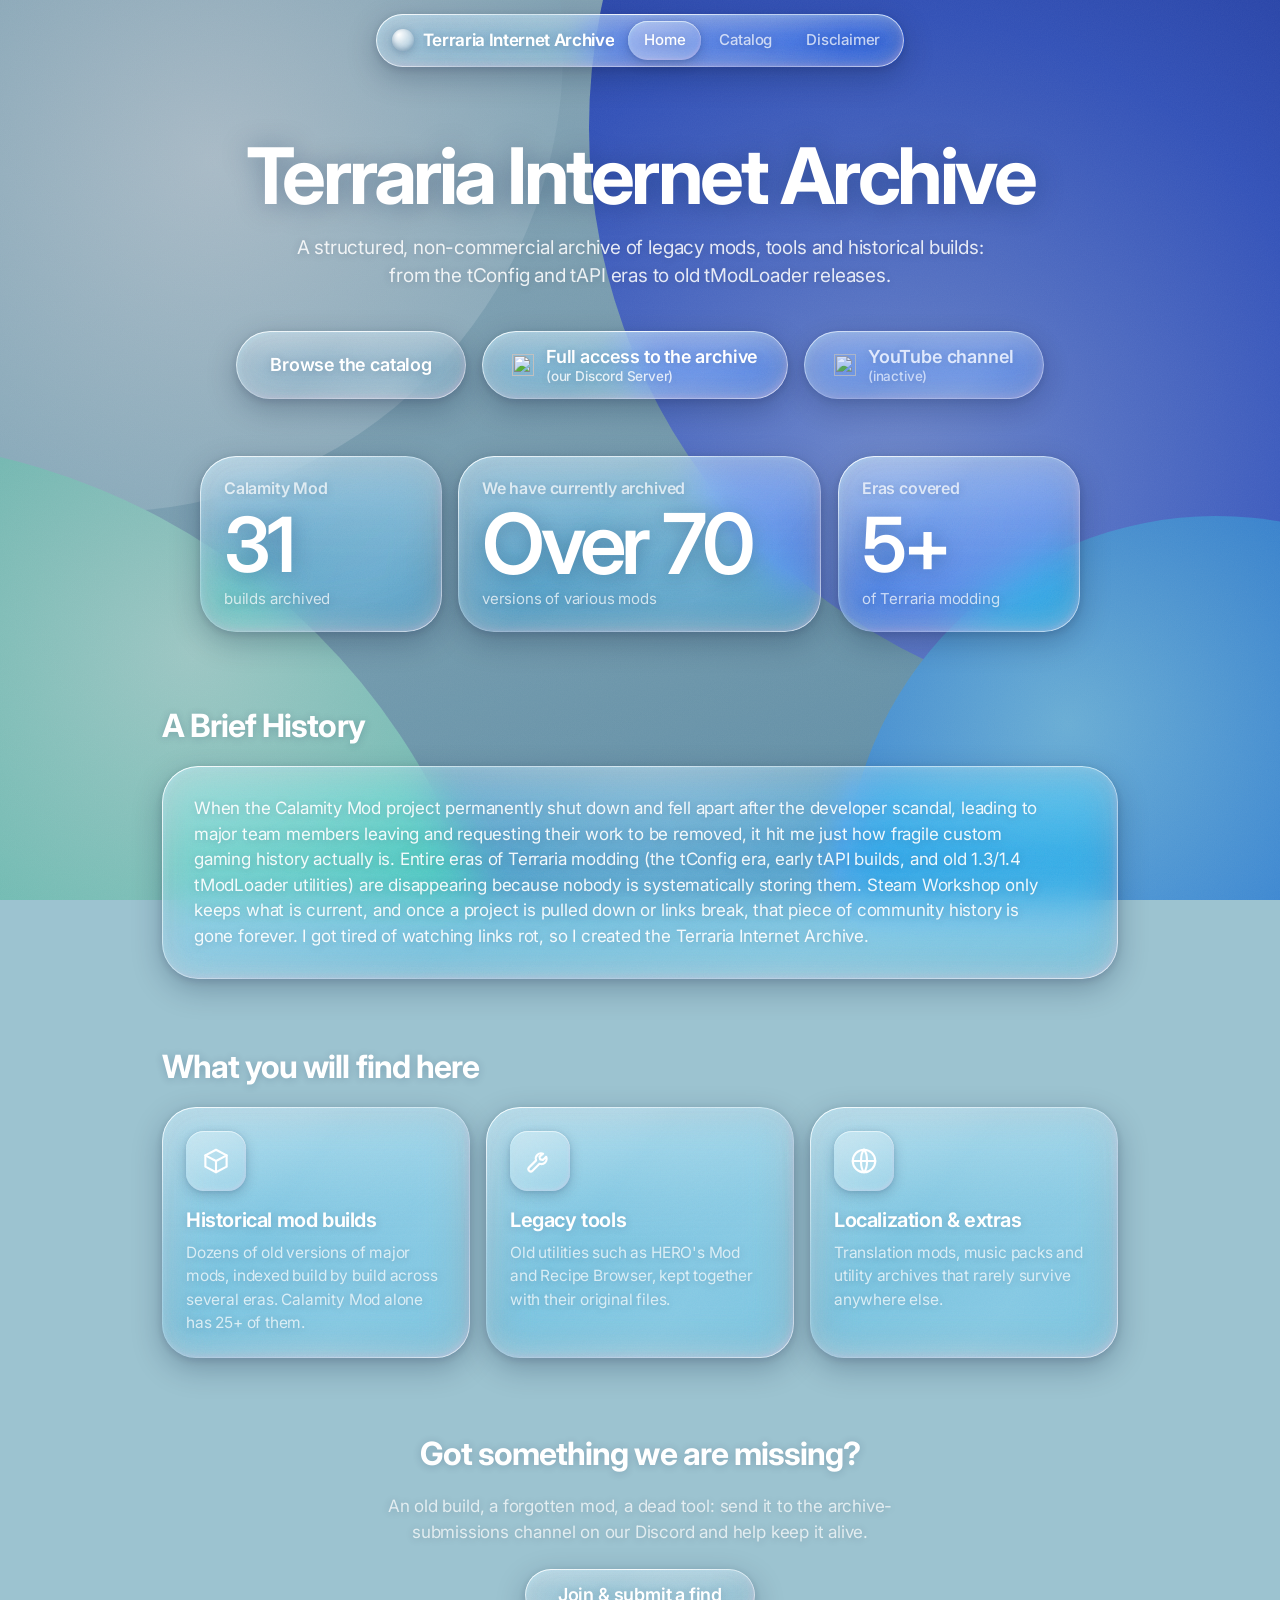
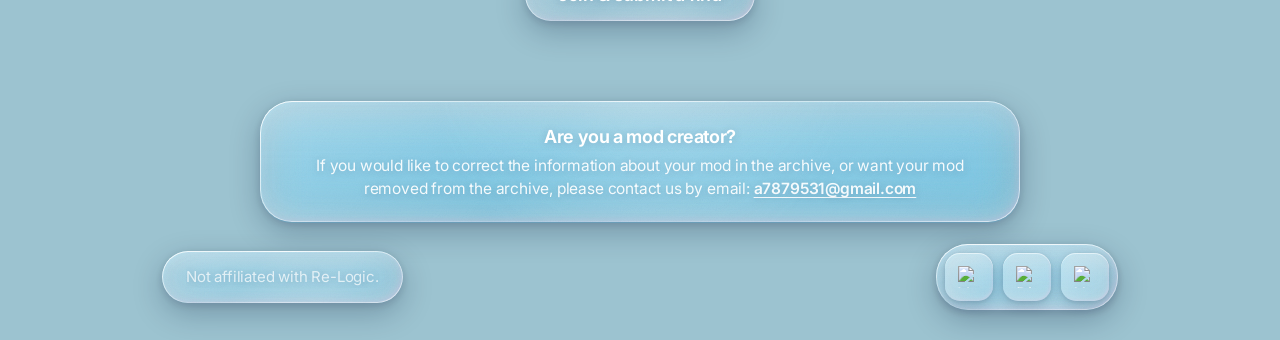
==== index.html @ d2bf5b0f "Initial Website Launch" ====
<!doctype html>
<html lang="en">
<head>
  <meta charset="utf-8">
  <meta name="viewport" content="width=device-width, initial-scale=1">
  <meta name="theme-color" content="#8fbccb">
  <title>Terraria Internet Archive</title>
  <meta name="description" content="A structured, non-commercial archive of legacy Terraria mods, tools and historical builds: Calamity Mod, tConfig, tAPI, tModLoader utilities and more.">
  <script>document.documentElement.classList.add('js');</script>
  <link rel="preconnect" href="https://fonts.googleapis.com">
  <link rel="preconnect" href="https://fonts.gstatic.com" crossorigin>
  <link rel="stylesheet" href="https://fonts.googleapis.com/css2?family=Inter:wght@400;500;600;700&display=swap">
  <link rel="stylesheet" href="style.css">
</head>
<body>
<div class="wall" aria-hidden="true">
  <i class="blob b3"></i><i class="blob b2"></i><i class="blob b1"></i><i class="blob b4"></i>
  <div class="scrim"></div>
</div>

<header class="topnav">
  <div class="nav-pill glass">
    <a class="logo" href="index.html"><span class="mark"></span><span class="text">Terraria Internet Archive</span></a>
    <nav>
      <a class="active" href="index.html">Home</a>
      <a href="catalog.html">Catalog</a>
      <a href="disclaimer.html">Disclaimer</a>
    </nav>
  </div>
</header>

<div class="page">
  <main>
    <div class="wrap hero">
      <h1>Terraria Internet Archive</h1>
      <p class="sub">A structured, non-commercial archive of legacy mods, tools and historical builds: from the tConfig and tAPI eras to old tModLoader releases.</p>

      <div class="buttons">
        <a class="btn glass prime" href="catalog.html">Browse the catalog</a>
        <a class="btn glass" href="https://discord.gg/8PgNAY9gZc">
          <img class="ic" src="https://cdn.simpleicons.org/discord/ffffff" alt="">
          <span class="lbl">Full access to the archive<small>(our Discord Server)</small></span>
        </a>
        <a class="btn glass dim" href="https://www.youtube.com/@HIA64">
          <img class="ic" src="https://cdn.simpleicons.org/youtube/ffffff" alt="">
          <span class="lbl">YouTube channel<small>(inactive)</small></span>
        </a>
      </div>

      <div class="widgets">
        <div class="widget glass reveal" style="--d:0ms"><span class="w-label">Calamity Mod</span><b class="w-num" data-count="31">0</b><span class="w-sub">builds archived</span></div>
        <div class="widget glass wide reveal" style="--d:90ms"><span class="w-label">We have currently archived</span><b class="w-num" data-count="70" data-prefix="Over ">Over 0</b><span class="w-sub">versions of various mods</span></div>
        <div class="widget glass reveal" style="--d:180ms"><span class="w-label">Eras covered</span><b class="w-num" data-count="5" data-suffix="+">0</b><span class="w-sub">of Terraria modding</span></div>
      </div>
    </div>

    <section>
      <div class="wrap">
        <h2 class="reveal">A Brief History</h2>
        <div class="panel glass reveal" style="--d:80ms">
          <p>When the Calamity Mod project permanently shut down and fell apart after the developer scandal, leading to major team members leaving and requesting their work to be removed, it hit me just how fragile custom gaming history actually is. Entire eras of Terraria modding (the tConfig era, early tAPI builds, and old 1.3/1.4 tModLoader utilities) are disappearing because nobody is systematically storing them. Steam Workshop only keeps what is current, and once a project is pulled down or links break, that piece of community history is gone forever. I got tired of watching links rot, so I created the Terraria Internet Archive.</p>
        </div>
      </div>
    </section>

    <section>
      <div class="wrap">
        <h2 class="reveal">What you will find here</h2>
        <div class="cards">
          <div class="card glass reveal" style="--d:0ms">
            <div class="icon-sq"><svg viewBox="0 0 24 24"><path d="M12 3 3.5 7.5v9L12 21l8.5-4.5v-9L12 3Z"/><path d="M3.5 7.5 12 12l8.5-4.5M12 12v9"/></svg></div>
            <h3>Historical mod builds</h3>
            <p>Dozens of old versions of major mods, indexed build by build across several eras. Calamity Mod alone has 25+ of them.</p>
          </div>
          <div class="card glass reveal" style="--d:90ms">
            <div class="icon-sq"><svg viewBox="0 0 24 24"><path d="M14.5 6.2a4.2 4.2 0 0 0-5.6 5.3l-5.6 5.6a1.9 1.9 0 0 0 2.7 2.7l5.6-5.6a4.2 4.2 0 0 0 5.3-5.6l-2.6 2.6-2.2-.5-.5-2.2 2.9-2.3Z"/></svg></div>
            <h3>Legacy tools</h3>
            <p>Old utilities such as HERO's Mod and Recipe Browser, kept together with their original files.</p>
          </div>
          <div class="card glass reveal" style="--d:180ms">
            <div class="icon-sq"><svg viewBox="0 0 24 24"><circle cx="12" cy="12" r="9"/><path d="M3 12h18M12 3c3.2 3.4 3.2 14.6 0 18M12 3c-3.2 3.4-3.2 14.6 0 18"/></svg></div>
            <h3>Localization &amp; extras</h3>
            <p>Translation mods, music packs and utility archives that rarely survive anywhere else.</p>
          </div>
        </div>
      </div>
    </section>

    <section class="cta">
      <div class="wrap">
        <h2 class="reveal">Got something we are missing?</h2>
        <p class="reveal" style="--d:70ms">An old build, a forgotten mod, a dead tool: send it to the archive-submissions channel on our Discord and help keep it alive.</p>
        <div class="buttons"><a class="btn glass prime reveal" style="--d:140ms" href="https://discord.gg/8PgNAY9gZc">Join &amp; submit a find</a></div>
      </div>
    </section>
  </main>

  <footer>
    <div class="wrap">
      <div class="creator glass reveal">
        <b>Are you a mod creator?</b>
        If you would like to correct the information about your mod in the archive, or want your mod removed from the archive, please contact us by email: <a href="mailto:a7879531@gmail.com">a7879531@gmail.com</a>
      </div>
      <div class="foot">
        <span class="note glass" id="note"><span class="note-clip"><span class="note-text">Not affiliated with Re-Logic.</span></span></span>
        <div class="dock glass">
          <a href="https://www.youtube.com/@HIA64" aria-label="YouTube" title="YouTube"><img src="https://cdn.simpleicons.org/youtube/ffffff" alt="YouTube"></a>
          <a href="https://discord.gg/8PgNAY9gZc" aria-label="Discord" title="Discord"><img src="https://cdn.simpleicons.org/discord/ffffff" alt="Discord"></a>
          <a href="https://x.com/HIA64_TIA" aria-label="X (Twitter)" title="X (Twitter)"><img src="https://cdn.simpleicons.org/x/ffffff" alt="X"></a>
        </div>
      </div>
    </div>
  </footer>
</div>

<script src="site.js"></script>
</body>
</html>
---- style.css ----
/*Liquid Glass — iOS 26 / Apple Liquid Glass (performance-tuned)
   Key principles:
   - NO visible hard borders. Glass edges are defined only by
     refraction, specular edge glow and shadow, exactly like iOS 26.
   - Specular highlight: a radial-gradient "sheen" that shifts with
     the mouse via --mx / --my (set in site.js).
   - Depth: soft outer drop-shadow (not a border) beneath every surface.
   - Active tab / selected state: a brighter inner surface, not a border.
   - font: SF Pro on Apple devices, Inter elsewhere*/

:root {
  --font: -apple-system, BlinkMacSystemFont, "SF Pro Display", "SF Pro Text", "Inter", system-ui, "Segoe UI", Roboto, sans-serif;
  --text: #fff;
  --muted: rgba(255, 255, 255, .72);
  --spring: cubic-bezier(.34, 1.56, .64, 1);
  --ease: cubic-bezier(.2, .8, .2, 1);
  /*Noise grain: very subtle, adds physical glass texture*/
  --noise: url("data:image/svg+xml,%3Csvg xmlns='http://www.w3.org/2000/svg' width='220' height='220'%3E%3Cfilter id='n'%3E%3CfeTurbulence type='fractalNoise' baseFrequency='.85' numOctaves='2' stitchTiles='stitch'/%3E%3CfeColorMatrix values='0 0 0 0 1 0 0 0 0 1 0 0 0 0 1 0 0 0 .6 0'/%3E%3C/filter%3E%3Crect width='100%25' height='100%25' filter='url(%23n)'/%3E%3C/svg%3E");
}

* { box-sizing: border-box; }
html { scroll-behavior: smooth; }

body {
  margin: 0;
  min-height: 100vh;
  padding-top: 92px;
  color: var(--text);
  font-family: var(--font);
  font-size: 17px;
  line-height: 1.5;
  letter-spacing: -.011em;
  text-shadow: 0 1px 8px rgba(8, 36, 70, .2);
  background: #9cc3d0;
  overflow-x: hidden;
  -webkit-font-smoothing: antialiased;
}

a { color: inherit; }

/*wallpaper*/
.wall { position: fixed; inset: 0; z-index: 0; overflow: hidden; pointer-events: none; background: linear-gradient(160deg, #bcd9e2, #8fbccb 60%, #6fa5bd); }
.blob { position: absolute; border-radius: 50%; }
.b3 { width: 72vmax; height: 72vmax; left: -28vmax; top: -32vmax;
  background: radial-gradient(circle at 62% 62%, #e2f1f5 0%, #a9d0dc 55%, #7fb4c6 100%); }
.b2 { width: 104vmax; height: 104vmax; left: -64vmax; bottom: -68vmax;
  background: radial-gradient(circle at 76% 16%, #c9f8ea 0%, #72ddc5 32%, #31b3a4 68%, #1b8892 100%); }
.b1 { width: 92vmax; height: 92vmax; right: -38vmax; top: -36vmax;
  background: radial-gradient(circle at 26% 80%, #8fa9f6 0%, #4263e2 36%, #1f33aa 70%, #0d1b6c 100%); }
.b4 { width: 58vmax; height: 58vmax; right: -24vmax; bottom: -28vmax;
  background: radial-gradient(circle at 30% 28%, #86d6ff 0%, #3590f6 52%, #1747c9 100%); }
.scrim { position: absolute; inset: 0; background: linear-gradient(180deg, rgba(8, 34, 68, .28), rgba(8, 34, 68, .22)); }
.wall::after {
  content: ""; position: absolute; inset: 0; background-image: var(--noise); opacity: .07;
}

.page { position: relative; z-index: 1; min-height: calc(100vh - 92px); display: flex; flex-direction: column; }
.wrap { width: 100%; max-width: 1000px; margin: 0 auto; padding: 0 22px; }
main { flex: 1; }

/*THE GLASS MATERIAL — iOS 26 Liquid Glass recipe
   No hard border. Edge definition comes from:
     1. Specular edge glow  →  inset box-shadow with large blur
     2. Surface sheen       →  radial-gradient chasing the mouse
     3. Outer shadow        →  elevation / depth*/
.glass {
  position: relative;
  /* Surface: frosted, slightly warm tint + mouse-tracking specular */
  background:
    /* mouse-tracking specular "hot spot" */
    radial-gradient(280px circle at var(--mx, 50%) var(--my, -20%),
      rgba(255, 255, 255, .28) 0%,
      transparent 60%),
    /* diagonal base sheen — top-left lit, like visionos */
    linear-gradient(
      130deg,
      rgba(255, 255, 255, .30) 0%,
      rgba(255, 255, 255, .08) 38%,
      rgba(255, 255, 255, .16) 70%,
      rgba(255, 255, 255, .06) 100%
    ),
    /* body fill */
    rgba(38, 70, 102, .18);

  -webkit-backdrop-filter: blur(20px) saturate(190%) brightness(1.06);
  backdrop-filter: blur(20px) saturate(190%) brightness(1.06);

  /* Shadows:
       - specular top-left edge glow (replaces border)
       - soft inner ambient (gives thickness)
       - soft outer drop shadow (elevation)
       - subtle bottom-edge darkening (ground shadow, like iOS dock)*/
  box-shadow:
    /* top-left specular edge — the "glass rim" */
    inset 0.5px 0.5px 0 rgba(255, 255, 255, .85),
    /* right/bottom inner darkening */
    inset -0.5px -0.5px 0 rgba(0, 0, 0, .08),
    /* soft inner ambient glow */
    inset 0 0 32px rgba(255, 255, 255, .08),
    /* outer elevation shadow */
    0 8px 32px rgba(6, 24, 54, .28),
    0 2px 8px rgba(6, 24, 54, .14);
}

/* Noise micro-texture on glass surfaces — tiny grain, like polished glass */
.glass::after {
  content: "";
  position: absolute;
  inset: 0;
  border-radius: inherit;
  background-image: var(--noise);
  opacity: .045;
  pointer-events: none;
}

/* lightweight glass for many small tiles (no live backdrop-filter for perf)*/
.lite {
  background:
    linear-gradient(
      135deg,
      rgba(255, 255, 255, .34) 0%,
      rgba(255, 255, 255, .10) 50%,
      rgba(255, 255, 255, .18) 100%
    ),
    rgba(48, 82, 114, .24);
  box-shadow:
    inset 0.5px 0.5px 0 rgba(255, 255, 255, .80),
    inset -0.5px -0.5px 0 rgba(0, 0, 0, .07),
    0 4px 18px rgba(6, 24, 54, .22),
    0 1px 4px rgba(6, 24, 54, .12);
}

/* squircle app-icon tiles */
.icon-sq {
  width: 60px; height: 60px; display: grid; place-items: center; border-radius: 18px; margin-bottom: 14px;
  background: linear-gradient(145deg, rgba(255, 255, 255, .36), rgba(255, 255, 255, .10));
  box-shadow:
    inset 0.5px 0.5px 0 rgba(255, 255, 255, .80),
    inset -0.5px -0.5px 0 rgba(0, 0, 0, .08),
    0 4px 16px rgba(6, 24, 54, .20),
    0 1px 4px rgba(6, 24, 54, .10);
  transition: transform .5s var(--spring);
}
.icon-sq svg { width: 30px; height: 30px; fill: none; stroke: #fff; stroke-width: 1.7; stroke-linecap: round; stroke-linejoin: round; }

/* FLOATING NAV CAPSULE
   iOS 26: nav bar is a free-floating pill, no border, pure glass.
   The "active" link gets a brighter inset surface, not an outline.*/
.topnav { position: fixed; top: 14px; left: 0; right: 0; z-index: 50; display: flex; justify-content: center; pointer-events: none; padding: 0 12px; }
.nav-pill {
  pointer-events: auto; display: flex; align-items: center; gap: 4px;
  padding: 7px 8px 7px 16px; border-radius: 999px;
  transition: transform .6s var(--spring), padding .5s var(--ease);
  animation: dropIn .9s var(--spring) backwards;
}
.logo { display: flex; align-items: center; gap: 9px; text-decoration: none; font-weight: 650; letter-spacing: -.02em; margin-right: 10px; transition: margin .5s var(--ease); }
.logo .mark {
  width: 22px; height: 22px; border-radius: 50%; flex: none;
  background: radial-gradient(circle at 30% 25%, #fff, rgba(255, 255, 255, .55) 42%, rgba(255, 255, 255, .15));
  box-shadow: inset 0 -2px 5px rgba(20, 60, 100, .3), 0 2px 8px rgba(6, 24, 54, .22);
}
.logo .text { display: inline-block; white-space: nowrap; max-width: 240px; overflow: hidden; transition: max-width .55s var(--ease), opacity .3s; }
.topnav.compact .nav-pill { transform: scale(.94); padding-left: 10px; }
.topnav.compact .logo { margin-right: 4px; }
.topnav.compact .logo .text { max-width: 0; opacity: 0; }
.nav-pill nav { display: flex; gap: 2px; }
.nav-pill nav a {
  text-decoration: none; color: var(--muted); font-weight: 500; font-size: 15px;
  padding: 8px 16px; border-radius: 999px;
  transition: color .25s, background .25s, box-shadow .25s, transform .35s var(--spring);
}
.nav-pill nav a:hover {
  color: #fff;
  background: rgba(255, 255, 255, .16);
  transform: translateY(-1px);
}
/* Active nav item: brighter inset fill, no border */
.nav-pill nav a.active {
  color: #fff;
  background: linear-gradient(135deg, rgba(255, 255, 255, .38) 0%, rgba(255, 255, 255, .18) 100%);
  box-shadow:
    inset 0.5px 0.5px 0 rgba(255, 255, 255, .90),
    inset -0.5px -0.5px 0 rgba(0, 0, 0, .06),
    0 3px 12px rgba(6, 24, 54, .20);
}

/* HERO SECTION */
.hero { text-align: center; padding: 44px 0 10px; }
.hero h1 {
  margin: 0 0 18px; font-size: clamp(40px, 8.5vw, 78px); font-weight: 700; letter-spacing: -.045em; line-height: 1.02;
  text-shadow: 0 2px 28px rgba(8, 40, 80, .35);
  animation: blurIn 1s var(--ease) backwards;
}
.hero p.sub { max-width: 700px; margin: 0 auto 40px; font-size: 19px; color: rgba(255, 255, 255, .86); animation: blurIn 1s .12s var(--ease) backwards; }

.buttons { display: flex; flex-wrap: wrap; justify-content: center; gap: 16px; }

/*All buttons: glass pill with specular edge glow, no border*/
.btn {
  display: inline-flex; align-items: center; justify-content: center; gap: 12px;
  min-width: 230px; padding: 15px 30px; border-radius: 999px;
  font-size: 18px; font-weight: 600; line-height: 1.2; text-align: left; text-decoration: none; color: #fff;
  transition: transform .45s var(--spring), box-shadow .35s;
}
.hero .btn { animation: riseIn .9s var(--ease) backwards; }
.hero .btn:nth-child(1) { animation-delay: .2s; }
.hero .btn:nth-child(2) { animation-delay: .3s; }
.hero .btn:nth-child(3) { animation-delay: .4s; }
.btn .ic { width: 22px; height: 22px; flex: none; display: block; }
.btn .lbl { display: flex; flex-direction: column; }
.btn small { font-size: 13.5px; font-weight: 500; opacity: .8; }
.btn:hover {
  transform: translateY(-5px) scale(1.03);
  box-shadow:
    inset 0.5px 0.5px 0 rgba(255, 255, 255, .90),
    inset -0.5px -0.5px 0 rgba(0, 0, 0, .06),
    0 18px 44px rgba(6, 24, 54, .36),
    0 6px 16px rgba(6, 24, 54, .22);
}
.btn:active { transform: scale(.96); transition-duration: .15s; }

/* Prime CTA button — "white frosted glass" like iOS call-to-action pills.
   Same glass language as everything else, just much brighter surface tint.
   Dark text for contrast (same as Apple's primary CTA). */
.btn.prime {
  color: #0b2442;
  text-shadow: none;
  background:
    linear-gradient(
      130deg,
      rgba(255, 255, 255, .92) 0%,
      rgba(255, 255, 255, .68) 45%,
      rgba(255, 255, 255, .82) 100%
    );
  -webkit-backdrop-filter: blur(20px) saturate(180%);
  backdrop-filter: blur(20px) saturate(180%);
  box-shadow:
    inset 0.5px 0.5px 0 rgba(255, 255, 255, .95),
    inset -0.5px -0.5px 0 rgba(0, 0, 0, .04),
    0 8px 28px rgba(6, 24, 54, .24),
    0 2px 8px rgba(6, 24, 54, .14);
}
.btn.prime:hover {
  background:
    linear-gradient(
      130deg,
      rgba(255, 255, 255, .98) 0%,
      rgba(255, 255, 255, .75) 45%,
      rgba(255, 255, 255, .90) 100%
    );
  box-shadow:
    inset 0.5px 0.5px 0 rgba(255, 255, 255, 1),
    inset -0.5px -0.5px 0 rgba(0, 0, 0, .04),
    0 20px 50px rgba(6, 24, 54, .36),
    0 6px 18px rgba(6, 24, 54, .20);
}

.btn.dim { --o: .82; opacity: var(--o); }

/* WIDGETS — like iOS home-screen widgets.
   Hover: lift + brighter specular (spring bounce).*/
.widgets { display: grid; grid-template-columns: 1fr 1.5fr 1fr; gap: 16px; max-width: 880px; margin: 58px auto 0; text-align: left; }
.widget {
  display: flex; flex-direction: column; justify-content: space-between;
  min-height: 176px; padding: 20px 24px 22px; border-radius: 36px;
  transition: transform .5s var(--spring), box-shadow .4s;
}
.widget:hover {
  transform: translateY(-8px) scale(1.02);
  box-shadow:
    inset 0.5px 0.5px 0 rgba(255, 255, 255, .90),
    inset -0.5px -0.5px 0 rgba(0, 0, 0, .07),
    0 22px 52px rgba(6, 24, 54, .36),
    0 6px 18px rgba(6, 24, 54, .20);
}
.widget .w-label { font-size: 16px; font-weight: 600; color: var(--muted); }
.widget .w-num { display: block; font-size: 76px; font-weight: 600; letter-spacing: -.05em; line-height: 1; text-shadow: 0 2px 20px rgba(8, 40, 80, .28); }
.widget.wide .w-num { font-size: clamp(62px, 8vw, 84px); }
.widget .w-sub { font-size: 15px; color: var(--muted); }

/*SECTIONS*/
section { padding: 60px 0 4px; }
section h2 { margin: 0 0 16px; font-size: 32px; font-weight: 700; letter-spacing: -.03em; }
.panel { padding: 30px 32px; border-radius: 36px; }
.panel p { margin: 0; max-width: 860px; color: rgba(255, 255, 255, .92); }

.cards { display: grid; grid-template-columns: repeat(auto-fit, minmax(250px, 1fr)); gap: 16px; }
.card {
  padding: 24px; border-radius: 34px;
  transition: transform .5s var(--spring), box-shadow .4s;
}
.card:hover {
  transform: translateY(-8px) scale(1.02);
  box-shadow:
    inset 0.5px 0.5px 0 rgba(255, 255, 255, .90),
    inset -0.5px -0.5px 0 rgba(0, 0, 0, .07),
    0 22px 52px rgba(6, 24, 54, .36),
    0 6px 18px rgba(6, 24, 54, .20);
}
.card:hover .icon-sq { transform: scale(1.1) rotate(-4deg); }
.card h3 { margin: 0 0 6px; font-size: 20px; font-weight: 650; letter-spacing: -.02em; }
.card p { margin: 0; color: var(--muted); font-size: 15.5px; }

.cta { text-align: center; padding-top: 68px; }
.cta p { color: var(--muted); max-width: 560px; margin: 0 auto 24px; }

/*CATALOG — segmented control, search, version tiles*/
.page-head { text-align: center; padding: 28px 0 8px; }
.page-head h1 { margin: 0 0 8px; font-size: clamp(36px, 7vw, 60px); font-weight: 700; letter-spacing: -.045em; text-shadow: 0 2px 28px rgba(8, 40, 80, .35); animation: blurIn .9s var(--ease) backwards; }
.page-head p { margin: 0; color: rgba(255, 255, 255, .86); animation: blurIn .9s .1s var(--ease) backwards; }

.tabs { display: flex; justify-content: center; margin: 32px 0 26px; }

/* Segmented control: no border — the container is pure glass; the
   active "lens" inside is a brighter glass puck. iOS 26 style. */
.segmented {
  position: relative; display: inline-flex; max-width: 100%; overflow-x: auto; scrollbar-width: none;
  padding: 5px; border-radius: 999px; animation: riseIn .9s .2s var(--ease) backwards;
}
.segmented::-webkit-scrollbar { display: none; }

/* The sliding "selected" puck — bright inner glass, no border */
.seg-lens {
  position: absolute; top: 5px; bottom: 5px; left: 0; width: 0; border-radius: 999px; z-index: 0;
  background: linear-gradient(135deg, rgba(255, 255, 255, .56) 0%, rgba(255, 255, 255, .28) 100%);
  box-shadow:
    inset 0.5px 0.5px 0 rgba(255, 255, 255, .92),
    inset -0.5px -0.5px 0 rgba(0, 0, 0, .05),
    0 4px 18px rgba(6, 24, 54, .26),
    0 1px 5px rgba(6, 24, 54, .14);
  transition: transform .6s var(--spring), width .6s var(--spring);
}

.tab {
  position: relative; z-index: 1; flex: none;
  font: inherit; font-weight: 600; font-size: 16px; color: var(--muted); white-space: nowrap; text-shadow: inherit;
  background: none; border: 0; cursor: pointer; padding: 11px 22px; border-radius: 999px;
  transition: color .3s, transform .4s var(--spring);
}
.tab:hover { color: #fff; transform: translateY(-1px); }
.tab:active { transform: scale(.94); }
.tab[aria-selected="true"] { color: #fff; }

.panel-head { text-align: center; margin-bottom: 20px; }
.panel-head h2 { margin: 0; font-size: 30px; }
.panel-head p { margin: 4px 0 0; color: var(--muted); font-size: 16px; }

/* Search: glass pill, focus ring is a brighter specular glow (no colored outline) */
.search-wrap {
  display: flex; align-items: center; gap: 10px;
  width: 100%; max-width: 440px; margin: 0 auto 30px; padding: 0 20px; border-radius: 999px;
  transition: transform .5s var(--spring), box-shadow .3s;
}
.search-wrap:focus-within {
  transform: translateY(-2px);
  box-shadow:
    inset 0.5px 0.5px 0 rgba(255, 255, 255, .92),
    inset -0.5px -0.5px 0 rgba(0, 0, 0, .05),
    0 0 0 3px rgba(255, 255, 255, .30),
    0 16px 44px rgba(6, 24, 54, .32),
    0 4px 12px rgba(6, 24, 54, .18);
}
.search-wrap svg { width: 18px; height: 18px; flex: none; opacity: .8; }
.search-wrap input { flex: 1; min-width: 0; padding: 14px 0; font: inherit; font-size: 16px; color: #fff; background: transparent; border: 0; outline: none; }
.search-wrap input::placeholder { color: rgba(255, 255, 255, .6); }

.group { margin-bottom: 28px; }
.group h3 { margin: 0 0 12px 6px; font-size: 13px; font-weight: 600; letter-spacing: .1em; text-transform: uppercase; color: var(--muted); }
.versions { display: grid; grid-template-columns: repeat(auto-fill, minmax(170px, 1fr)); gap: 12px; }

/* Version tiles: lite glass, spring hover lift */
.ver {
  display: flex; justify-content: space-between; align-items: center; gap: 10px;
  padding: 13px 14px 13px 18px; border-radius: 22px; text-decoration: none; font-weight: 600;
  animation: pop .5s var(--ease) backwards; animation-delay: calc(var(--i) * 24ms);
  transition: transform .4s var(--spring), box-shadow .35s;
}
.still .ver { animation: none; }
.ver:hover {
  transform: translateY(-5px);
  box-shadow:
    inset 0.5px 0.5px 0 rgba(255, 255, 255, .90),
    inset -0.5px -0.5px 0 rgba(0, 0, 0, .06),
    0 16px 36px rgba(6, 24, 54, .30),
    0 4px 12px rgba(6, 24, 54, .16);
}
.ver:active { transform: scale(.96); }

/* Download arrow circle */
.ver .go {
  width: 26px; height: 26px; display: grid; place-items: center; border-radius: 50%; flex: none; font-size: 13px;
  background: rgba(255, 255, 255, .22);
  box-shadow: inset 0.5px 0.5px 0 rgba(255, 255, 255, .70), 0 1px 4px rgba(6, 24, 54, .15);
  transition: background .3s, color .3s, transform .4s var(--spring), box-shadow .3s;
}
.ver:hover .go {
  background: rgba(255, 255, 255, .92);
  color: #0b2442; text-shadow: none;
  transform: translateY(2px);
  box-shadow: 0 4px 12px rgba(6, 24, 54, .22);
}
.ver.off { cursor: default; }
.ver.off .go { opacity: .45; }
.ver.off span:first-child { opacity: .65; }
.ver.off:hover { transform: none; box-shadow: none; }
.ver.off:hover .go { background: rgba(255, 255, 255, .22); color: inherit; transform: none; box-shadow: inset 0.5px 0.5px 0 rgba(255, 255, 255, .70); }
.empty { text-align: center; color: var(--muted); padding: 34px 0; }

/* mod author buttons (catalog) */
.authors { display: flex; flex-wrap: wrap; justify-content: center; gap: 14px; margin-top: 34px; }
.btn.author { min-width: 0; padding: 12px 26px 12px 20px; font-size: 17px; }
.btn.author .ic { width: 26px; height: 26px; }
.btn.author small { font-size: 13px; }

/* FOOTER — note pill + social dock*/
footer { margin-top: 76px; padding: 0 0 30px; }
.foot { display: flex; flex-wrap: wrap; justify-content: space-between; align-items: center; gap: 14px; }
.foot .note { display: inline-block; max-width: 100%; padding: 15px 24px; border-radius: 999px; color: var(--muted); font-size: 15px; line-height: 22px; white-space: nowrap; }
/* rotating note: the clip box animates to the size of the current text */
.note-clip { display: block; overflow: hidden; transition: width .7s var(--ease), height .7s var(--ease); }
.note-text { display: block; width: max-content; white-space: nowrap; }

/* creator notice (home page) */
.creator { max-width: 760px; margin: 0 auto 22px; padding: 22px 30px; border-radius: 32px; text-align: center; color: rgba(255, 255, 255, .92); font-size: 15.5px; }
.creator b { display: block; margin-bottom: 4px; font-size: 18px; font-weight: 650; letter-spacing: -.02em; color: #fff; }
.creator a { font-weight: 600; text-underline-offset: 3px; }

/* Social dock: each icon is its own glass puck, the dock is the container */
.dock { display: flex; gap: 10px; padding: 9px; border-radius: 32px; }
.dock a {
  width: 48px; height: 48px; display: grid; place-items: center; border-radius: 15px;
  background: linear-gradient(145deg, rgba(255, 255, 255, .34), rgba(255, 255, 255, .10));
  box-shadow:
    inset 0.5px 0.5px 0 rgba(255, 255, 255, .78),
    inset -0.5px -0.5px 0 rgba(0, 0, 0, .07),
    0 3px 12px rgba(6, 24, 54, .20),
    0 1px 4px rgba(6, 24, 54, .10);
  transition: transform .45s var(--spring), box-shadow .35s;
}
.dock a:hover {
  transform: translateY(-8px) scale(1.16);
  box-shadow:
    inset 0.5px 0.5px 0 rgba(255, 255, 255, .90),
    inset -0.5px -0.5px 0 rgba(0, 0, 0, .05),
    0 18px 36px rgba(6, 24, 54, .32),
    0 4px 12px rgba(6, 24, 54, .18);
}
.dock a:active { transform: scale(.92); }
.dock img { width: 22px; height: 22px; display: block; }

/*ANIMATIONS*/
@keyframes riseIn { from { opacity: 0; transform: translateY(24px) scale(.97); } to { opacity: var(--o, 1); transform: none; } }
@keyframes blurIn { from { opacity: 0; transform: translateY(18px); filter: blur(10px); } to { opacity: 1; transform: none; filter: blur(0); } }
@keyframes dropIn { from { opacity: 0; transform: translateY(-30px) scale(.92); } to { opacity: 1; transform: none; } }
@keyframes pop { from { opacity: 0; transform: scale(.88) translateY(10px); } to { opacity: 1; transform: none; } }

/* Scroll reveal */
.js .reveal:not(.in) { opacity: 0; }
.reveal.in { animation: riseIn .8s var(--ease) backwards; animation-delay: var(--d, 0ms); }

/* FALLBACKS*/
@supports not ((backdrop-filter: blur(1px)) or (-webkit-backdrop-filter: blur(1px))) {
  .glass { background: rgba(46, 80, 116, .88); }
}
@media (prefers-reduced-transparency: reduce) {
  .glass { background: rgba(46, 80, 116, .94); -webkit-backdrop-filter: none; backdrop-filter: none; }
}

/* RESPONSIVE */
@media (max-width: 760px) {
  body { padding-top: 84px; }
  .glass { -webkit-backdrop-filter: blur(14px) saturate(170%); backdrop-filter: blur(14px) saturate(170%); }
  .widgets { grid-template-columns: 1fr; }
  .widget { min-height: 150px; }
  .btn { min-width: 100%; }
  .btn.author { min-width: 0; }
  .foot .note { padding: 13px 16px; }
  .creator { padding: 20px 22px; border-radius: 28px; }
  .panel { padding: 24px 22px; border-radius: 30px; }
  .logo .text { display: none; }
  .foot { justify-content: center; }
}

@media (prefers-reduced-motion: reduce) {
  *, *::before, *::after { animation: none !important; transition: none !important; }
  .js .reveal:not(.in) { opacity: 1; }
}


/*FINAL POLISH LAYER — hover stability + deeper Liquid Glass
  (loaded last on purpose: it supersedes the older hover/shadow rules above) */
:root {
  --spring: cubic-bezier(.3, 1.22, .5, 1); /* softer overshoot: no edge jitter */
  --noise-soft: url("data:image/svg+xml,%3Csvg xmlns='http://www.w3.org/2000/svg' width='220' height='220'%3E%3Cfilter id='n'%3E%3CfeTurbulence type='fractalNoise' baseFrequency='.85' numOctaves='2' stitchTiles='stitch'/%3E%3CfeColorMatrix values='0 0 0 0 1 0 0 0 0 1 0 0 0 0 1 0 0 0 .07 0'/%3E%3C/filter%3E%3Crect width='100%25' height='100%25' filter='url(%23n)'/%3E%3C/svg%3E");

  /* Glass thickness: soft top lip, cyan/magenta edge dispersion, bounce light from below */
  --inner:
    inset 0 1px 0 rgba(255, 255, 255, .38),
    inset 0 0 0 1px rgba(255, 255, 255, .05),
    inset 3px 3px 9px -4px rgba(170, 236, 255, .50),
    inset -3px -3px 9px -4px rgba(255, 186, 232, .40),
    inset 0 -16px 26px -12px rgba(255, 255, 255, .18),
    inset 0 0 30px rgba(255, 255, 255, .07);
  --inner-s:
    inset 0 1px 0 rgba(255, 255, 255, .55),
    inset 2px 2px 5px -3px rgba(170, 236, 255, .55),
    inset -2px -2px 5px -3px rgba(255, 186, 232, .42),
    inset 0 -7px 10px -5px rgba(255, 255, 255, .16);
  --elev-1: 0 10px 30px rgba(6, 24, 54, .26), 0 2px 8px rgba(6, 24, 54, .14);
  --elev-2: 0 24px 54px rgba(6, 24, 54, .36), 0 6px 18px rgba(6, 24, 54, .20);
  --elev-s: 0 4px 14px rgba(6, 24, 54, .20), 0 1px 4px rgba(6, 24, 54, .10);
}

/* NO MORE HOVER FLICKER */
.glass, .lite { --reach: 0px; }
.widget, .card { --reach: 18px; }
.btn           { --reach: 14px; }
.ver           { --reach: 10px; }
.lite { position: relative; isolation: isolate; }

.glass::after, .lite::after {
  content: ""; position: absolute; z-index: -1;
  top: 0; left: 0; right: 0; bottom: calc(var(--reach) * -1);
  background: none; opacity: 1; border-radius: inherit; pointer-events: auto;
}
.dock a { position: relative; }
.dock a::after { content: ""; position: absolute; inset: -4px -4px -24px; }

.widget, .card, .btn, .ver, .dock a { will-change: transform; backface-visibility: hidden; }

/* disabled tiles used to lose their whole shadow on hover (a visible pop) */
.ver.off:hover { box-shadow: var(--inner-s), var(--elev-s); }

/*LIQUID GLASS */
.glass {
  background:
    radial-gradient(340px circle at var(--mx, 50%) var(--my, -30%), rgba(255, 255, 255, .26), transparent 62%),
    linear-gradient(180deg, rgba(255, 255, 255, .20) 0%, rgba(255, 255, 255, .04) 38%, transparent 58%),
    linear-gradient(130deg, rgba(255, 255, 255, .26) 0%, rgba(255, 255, 255, .05) 38%, rgba(255, 255, 255, .12) 70%, rgba(255, 255, 255, .05) 100%),
    var(--noise-soft),
    rgba(38, 70, 102, .18);
  -webkit-backdrop-filter: blur(22px) saturate(210%) brightness(1.08);
  backdrop-filter: blur(22px) saturate(210%) brightness(1.08);
}
.lite {
  background:
    radial-gradient(220px circle at var(--mx, 50%) var(--my, -30%), rgba(255, 255, 255, .24), transparent 65%),
    linear-gradient(180deg, rgba(255, 255, 255, .22) 0%, rgba(255, 255, 255, .05) 45%, rgba(255, 255, 255, .10) 100%),
    var(--noise-soft),
    rgba(48, 82, 114, .24);
}

/* Specular rim: a 1px edge lit unevenly like real bevelled glass (bright top-left and
   bottom-right, dark between) and it ignites right where the cursor is. */
.glass::before, .lite::before {
  content: ""; position: absolute; inset: 0; border-radius: inherit; padding: 1px; pointer-events: none;
  background:
    radial-gradient(160px circle at var(--mx, 50%) var(--my, -40%), rgba(255, 255, 255, .95), transparent 70%),
    linear-gradient(135deg, rgba(255, 255, 255, .85) 0%, rgba(255, 255, 255, .14) 26%, rgba(255, 255, 255, .04) 50%, rgba(255, 255, 255, .14) 74%, rgba(255, 255, 255, .60) 100%);
  -webkit-mask: linear-gradient(#000 0 0) content-box, linear-gradient(#000 0 0);
  -webkit-mask-composite: xor; mask-composite: exclude;
}

/* one shadow recipe everywhere: thickness + dispersion + elevation */
.glass, .lite, .btn.prime, .btn.prime:hover { box-shadow: var(--inner), var(--elev-1); }
.widget:hover, .card:hover, .btn:hover, .ver:hover, .btn.prime:hover { box-shadow: var(--inner), var(--elev-2); }
.search-wrap:focus-within { box-shadow: var(--inner), 0 0 0 3px rgba(255, 255, 255, .28), var(--elev-2); }
.icon-sq, .dock a, .ver .go { box-shadow: var(--inner-s), var(--elev-s); }
.dock a:hover { box-shadow: var(--inner-s), var(--elev-2); }
.ver:hover .go { box-shadow: var(--elev-s); }
.ver.off:hover .go { box-shadow: var(--inner-s); }
.seg-lens, .nav-pill nav a.active { box-shadow: var(--inner-s), var(--elev-s); }
.seg-lens { box-shadow: var(--inner-s), 0 6px 20px rgba(6, 24, 54, .28); }

/* nav links / tabs: no vertical movement (a 1px lift on a small target only jitters) */
.nav-pill nav a:hover, .tab:hover { transform: none; }

/* touch-down illumination, like pressing a glass key on iOS */
.btn:not(.prime):active, .widget:active, .card:active { background-color: rgba(255, 255, 255, .20); }
.ver:active { background-color: rgba(255, 255, 255, .20); }

/* The wallpaper is static: no drifting blobs, so the glass never re-blurs a moving background. */


/* LAST TWO TOUCHES */

/* 1. "Browse the catalog": same liquid glass as its neighbours (no more white fill) */
.btn.prime, .btn.prime:hover {
  color: #fff;
  text-shadow: 0 1px 8px rgba(8, 36, 70, .2);
  background:
    radial-gradient(340px circle at var(--mx, 50%) var(--my, -30%), rgba(255, 255, 255, .26), transparent 62%),
    linear-gradient(180deg, rgba(255, 255, 255, .20) 0%, rgba(255, 255, 255, .04) 38%, transparent 58%),
    linear-gradient(130deg, rgba(255, 255, 255, .26) 0%, rgba(255, 255, 255, .05) 38%, rgba(255, 255, 255, .12) 70%, rgba(255, 255, 255, .05) 100%),
    var(--noise-soft),
    rgba(38, 70, 102, .18);
}
.btn.prime:active { background-color: rgba(255, 255, 255, .20); }

/* 2. Version tiles: lift + swell, the glass lights up, the name leans in,
      and the download arrow fills and keeps bobbing while you hover */
.ver { transition: transform .45s var(--spring), box-shadow .35s, background-color .3s; }
.ver:not(.off):hover {
  transform: translateY(-6px) scale(1.045);
  background-color: rgba(255, 255, 255, .14);
}
.ver:not(.off):active { transform: translateY(-1px) scale(.97); }
.ver > span:first-child { transition: transform .45s var(--spring); }
.ver:not(.off):hover > span:first-child { transform: translateX(4px); }
.ver:not(.off):hover .go { animation: dlBob 1.1s ease-in-out infinite; }
@keyframes dlBob {
  0%, 100% { transform: translateY(-1px); }
  50%      { transform: translateY(4px); }
}


/* DISCLAIMER PAGE */
.panel.doc { max-width: 820px; margin: 30px auto 0; padding: 14px 34px; }
.doc ol { list-style: none; counter-reset: sec; margin: 0; padding: 0; }
.doc li { counter-increment: sec; position: relative; padding: 22px 0 22px 52px; }
.doc li + li { box-shadow: 0 -1px 0 rgba(255, 255, 255, .14); }
.doc li::before {
  content: counter(sec); position: absolute; left: 0; top: 22px; width: 34px; height: 34px;
  display: grid; place-items: center; border-radius: 11px; font-weight: 650; font-size: 16px;
  background: linear-gradient(145deg, rgba(255, 255, 255, .36), rgba(255, 255, 255, .10));
  box-shadow: var(--inner-s), var(--elev-s);
}
.doc h3 { margin: 0 0 6px; font-size: 20px; font-weight: 650; letter-spacing: -.02em; }
.doc p { margin: 0; max-width: none; color: rgba(255, 255, 255, .9); font-size: 16px; overflow-wrap: anywhere; }
.doc a { font-weight: 600; text-underline-offset: 3px; }
@media (max-width: 760px) {
  .panel.doc { padding: 6px 22px; }
  .doc li { padding-left: 46px; }
}
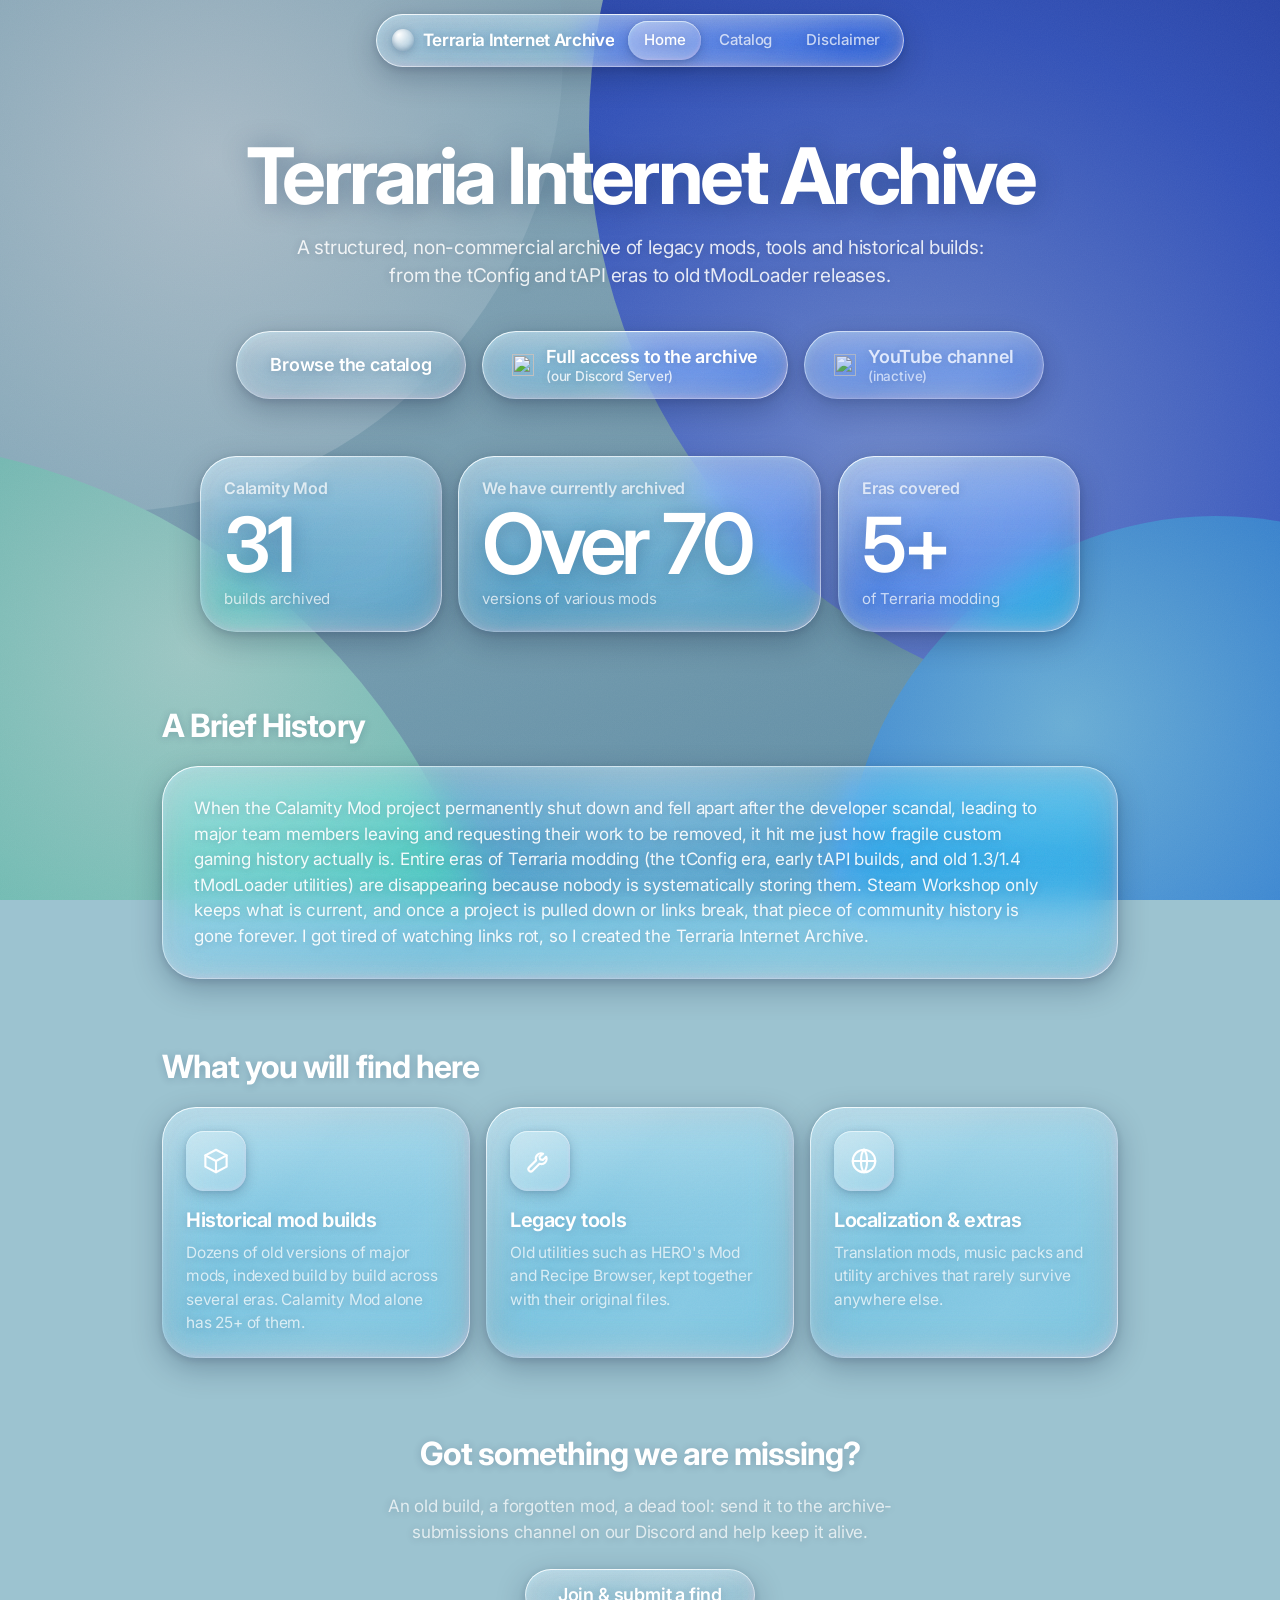
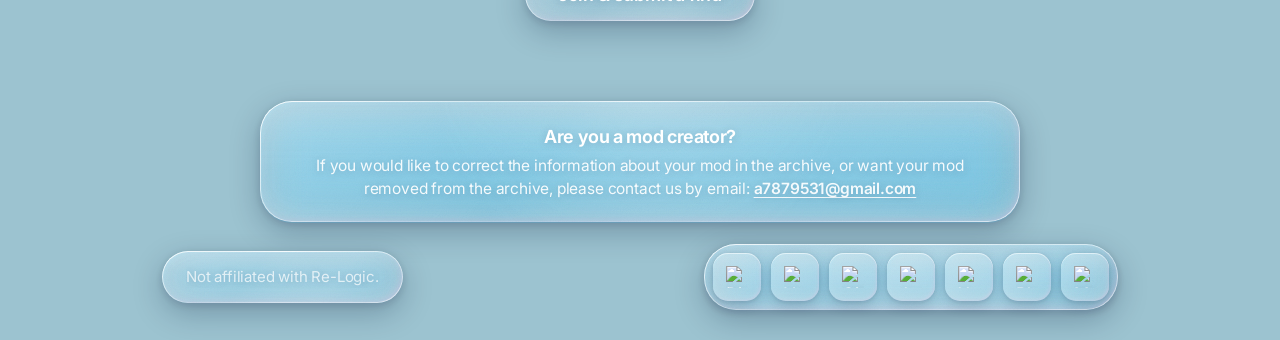
==== commit 2f599537: "Updated links in the footer The link section in the footer has been updated on all three pages (inde" ====
--- a/index.html
+++ b/index.html
@@ -4,6 +4,7 @@
   <meta charset="utf-8">
   <meta name="viewport" content="width=device-width, initial-scale=1">
   <meta name="theme-color" content="#8fbccb">
+  <meta name="google-site-verification" content="1GAhchVLc4p0KynuqEPmjgDlrk3_LFb9z2mRH9HQvnA" />
   <title>Terraria Internet Archive</title>
   <meta name="description" content="A structured, non-commercial archive of legacy Terraria mods, tools and historical builds: Calamity Mod, tConfig, tAPI, tModLoader utilities and more.">
   <script>document.documentElement.classList.add('js');</script>
@@ -20,7 +21,7 @@
 
 <header class="topnav">
   <div class="nav-pill glass">
-    <a class="logo" href="index.html"><span class="mark"></span><span class="text">Terraria Internet Archive</span></a>
+    <div class="logo"><span class="mark"></span><span class="text">Terraria Internet Archive</span></div>
     <nav>
       <a class="active" href="index.html">Home</a>
       <a href="catalog.html">Catalog</a>
@@ -104,9 +105,13 @@
       <div class="foot">
         <span class="note glass" id="note"><span class="note-clip"><span class="note-text">Not affiliated with Re-Logic.</span></span></span>
         <div class="dock glass">
+          <a href="https://discord.gg/8PgNAY9gZc" aria-label="Discord" title="Discord"><img src="https://cdn.simpleicons.org/discord/ffffff" alt="Discord"></a>
           <a href="https://www.youtube.com/@HIA64" aria-label="YouTube" title="YouTube"><img src="https://cdn.simpleicons.org/youtube/ffffff" alt="YouTube"></a>
-          <a href="https://discord.gg/8PgNAY9gZc" aria-label="Discord" title="Discord"><img src="https://cdn.simpleicons.org/discord/ffffff" alt="Discord"></a>
-          <a href="https://x.com/HIA64_TIA" aria-label="X (Twitter)" title="X (Twitter)"><img src="https://cdn.simpleicons.org/x/ffffff" alt="X"></a>
+          <a href="https://github.com/HIA64" aria-label="GitHub" title="GitHub"><img src="https://cdn.simpleicons.org/github/ffffff" alt="GitHub"></a>
+          <a href="https://archive.org/details/terraria-internet-archive" aria-label="Archive.org" title="Archive.org"><img src="https://cdn.simpleicons.org/internetarchive/ffffff" alt="Archive.org"></a>
+          <a href="https://x.com/HIA64_TIA" aria-label="X (Twitter)" title="X (Twitter)"><img src="https://cdn.simpleicons.org/x/ffffff" alt="X (Twitter)"></a>
+          <a href="https://bsky.app/profile/hia64.bsky.social" aria-label="Bluesky" title="Bluesky"><img src="https://cdn.simpleicons.org/bluesky/ffffff" alt="Bluesky"></a>
+          <a href="https://mastodon.social/@HIA64" aria-label="Mastodon" title="Mastodon"><img src="https://cdn.simpleicons.org/mastodon/ffffff" alt="Mastodon"></a>
         </div>
       </div>
     </div>
--- a/style.css
+++ b/style.css
@@ -447,6 +447,11 @@
 }
 .dock a:active { transform: scale(.92); }
 .dock img { width: 22px; height: 22px; display: block; }
+@media (max-width: 480px) {
+  .dock { gap: 6px; padding: 7px; max-width: 100%; }
+  .dock a { width: 38px; height: 38px; border-radius: 12px; }
+  .dock img { width: 19px; height: 19px; }
+}
 
 /*ANIMATIONS*/
 @keyframes riseIn { from { opacity: 0; transform: translateY(24px) scale(.97); } to { opacity: var(--o, 1); transform: none; } }
@@ -632,3 +637,123 @@
   .panel.doc { padding: 6px 22px; }
   .doc li { padding-left: 46px; }
 }
+
+
+/* ===== MOBILE FIXES & PERFORMANCE LAYER (last on purpose) ===== */
+html { -webkit-text-size-adjust: 100%; overflow-x: clip; }
+body { overflow-x: clip; -webkit-tap-highlight-color: transparent; }
+@supports (min-height: 100dvh) { body { min-height: 100dvh; } .page { min-height: calc(100dvh - 92px); } }
+
+/* logo is a plain label now, not a link */
+.logo { cursor: default; user-select: none; -webkit-user-select: none; }
+.nav-pill { max-width: 100%; }
+
+/* cards never force the grid wider than the screen */
+.cards { grid-template-columns: repeat(auto-fit, minmax(min(250px, 100%), 1fr)); }
+.segmented { overscroll-behavior-x: contain; }
+.seg-lens { will-change: transform; }
+
+/* touch screens: no sticky :hover (it scaled/shifted blocks past the screen edge) */
+@media (hover: none) {
+  .widget:hover, .card:hover, .btn:hover, .btn.prime:hover, .ver:hover, .ver:not(.off):hover,
+  .dock a:hover, .search-wrap:focus-within, .nav-pill nav a:hover { transform: none !important; }
+  .card:hover .icon-sq { transform: none; }
+  .ver:not(.off):hover > span:first-child { transform: none; }
+  .ver:not(.off):hover .go { animation: none; }
+  .glass, .lite { --reach: 0px; }
+}
+
+@media (max-width: 760px) {
+  .wrap { padding: 0 16px; }
+  .hero { padding-top: 24px; }
+  .hero p.sub { font-size: 17px; margin-bottom: 28px; }
+  .buttons { gap: 12px; }
+  .btn { font-size: 17px; padding: 14px 22px; }
+  .widgets { grid-template-columns: minmax(0, 1fr); gap: 12px; margin-top: 36px; }
+  .widget { min-height: 128px; padding: 18px 20px; border-radius: 30px; min-width: 0; }
+  .widget .w-num { font-size: 56px; white-space: nowrap; }
+  .widget.wide .w-num { font-size: clamp(44px, 14vw, 68px); }
+  section { padding-top: 44px; }
+  section h2 { font-size: 26px; }
+  .card { padding: 20px; border-radius: 28px; }
+  .page-head h1 { font-size: clamp(30px, 9vw, 44px); overflow-wrap: anywhere; }
+  .panel-head h2 { font-size: 26px; }
+  .search-wrap { max-width: 100%; margin-bottom: 22px; }
+  .versions { grid-template-columns: repeat(auto-fill, minmax(128px, 1fr)); gap: 10px; }
+  .ver { padding: 12px 10px 12px 14px; font-size: 15px; border-radius: 20px; min-width: 0; }
+  .ver > span:first-child { white-space: nowrap; overflow: hidden; text-overflow: ellipsis; }
+  .btn.author { max-width: 100%; }
+  .authors { margin-top: 26px; }
+  footer { margin-top: 48px; }
+  .foot .note { font-size: 14px; }
+  .doc a, .creator a { overflow-wrap: anywhere; }
+  .panel.doc { margin-top: 22px; }
+  .doc h3 { font-size: 18px; }
+  .doc p { font-size: 15px; }
+
+  /* mod picker: three equal columns that fit the screen, so the lens never scrolls away */
+  .tabs { margin: 22px 0 18px; }
+  .segmented { display: flex; width: 100%; overflow: hidden; }
+  .tab { flex: 1 1 0; min-width: 0; display: flex; align-items: center; justify-content: center;
+         white-space: normal; text-align: center; line-height: 1.15; font-size: 13.5px; padding: 9px 6px; }
+}
+
+@media (max-width: 480px) {
+  .topnav { top: 10px; padding: 0 8px; }
+  .nav-pill { padding: 5px; }
+  .logo { display: none; }
+  .nav-pill nav { width: 100%; justify-content: space-between; }
+  .nav-pill nav a { padding: 8px 12px; font-size: 14px; }
+  body { padding-top: 76px; }
+  .hero h1 { font-size: clamp(34px, 11vw, 48px); }
+  .dock { gap: 8px; padding: 7px; border-radius: 28px; }
+  .dock a { width: 44px; height: 44px; }
+}
+
+/* ===== phones & touch: the SAME Liquid Glass as desktop, tuned to stay smooth =====
+   Real backdrop blur + saturation stays (that is what makes it liquid glass). What is trimmed is
+   only what costs a lot and is invisible: smaller blur radius, no grain texture, no hover-only
+   helpers, no blur() in animations (animations are opacity/transform only). */
+@media (max-width: 760px), (hover: none) and (pointer: coarse) {
+  :root {
+    --noise: linear-gradient(transparent, transparent);
+    --noise-soft: linear-gradient(transparent, transparent);
+  }
+  .glass, .btn.prime {
+    -webkit-backdrop-filter: blur(16px) saturate(210%) brightness(1.08);
+    backdrop-filter: blur(16px) saturate(210%) brightness(1.08);
+  }
+  .lite { -webkit-backdrop-filter: blur(12px) saturate(200%) brightness(1.06); backdrop-filter: blur(12px) saturate(200%) brightness(1.06); }
+  .glass::after, .lite::after { display: none; }       /* hover hit-area helper, useless on touch */
+  .wall::after { display: none; }
+  .widget, .card, .btn, .ver, .dock a { will-change: auto; backface-visibility: visible; }
+  .glass, .lite { --reach: 0px; }
+
+  /* entrances: opacity + transform only (no filter: blur on text) */
+  @keyframes blurIn { from { opacity: 0; transform: translateY(16px); } to { opacity: 1; transform: none; } }
+  @keyframes riseIn { from { opacity: 0; transform: translateY(20px) scale(.97); } to { opacity: var(--o, 1); transform: none; } }
+  @keyframes dropIn { from { opacity: 0; transform: translateY(-18px) scale(.94); } to { opacity: 1; transform: none; } }
+  @keyframes pop    { from { opacity: 0; transform: translateY(10px) scale(.92); } to { opacity: 1; transform: none; } }
+  .ver { animation-duration: .4s; animation-delay: calc(min(var(--i, 0), 12) * 22ms); }
+  .reveal.in { animation-duration: .65s; }
+
+  /* press feedback replaces hover on touch */
+  .btn, .widget, .card, .ver, .dock a, .tab { transition: transform .35s var(--spring), background-color .25s; }
+  .btn:active, .widget:active, .card:active { transform: scale(.975); transition-duration: .12s; }
+  .ver:not(.off):active { transform: scale(.95); transition-duration: .12s; }
+  .tab:active { transform: scale(.94); }
+}
+
+/* LOW-END TIER: only switched on for genuinely weak hardware that is measurably janky while
+   scrolling (see site.js), or manually with ?fx=low. Glass is painted instead of blurred. */
+.lowfx .glass, .lowfx .lite, .lowfx .btn.prime { -webkit-backdrop-filter: none; backdrop-filter: none; }
+.lowfx .nav-pill.glass { -webkit-backdrop-filter: blur(10px) saturate(170%); backdrop-filter: blur(10px) saturate(170%); }
+.lowfx .glass, .lowfx .btn.prime {
+  background:
+    radial-gradient(260px circle at var(--mx, 50%) var(--my, -30%), rgba(255, 255, 255, .30), transparent 62%),
+    linear-gradient(180deg, rgba(255, 255, 255, .24) 0%, rgba(255, 255, 255, .05) 40%, transparent 62%),
+    linear-gradient(130deg, rgba(255, 255, 255, .26) 0%, rgba(255, 255, 255, .06) 38%, rgba(255, 255, 255, .13) 70%, rgba(255, 255, 255, .06) 100%),
+    rgba(70, 125, 190, .16);
+}
+.lowfx .reveal.in, .lowfx .ver, .lowfx .hero .btn, .lowfx .hero h1, .lowfx .hero p.sub,
+.lowfx .page-head h1, .lowfx .page-head p, .lowfx .segmented { animation-delay: 0s !important; animation-duration: .3s !important; }
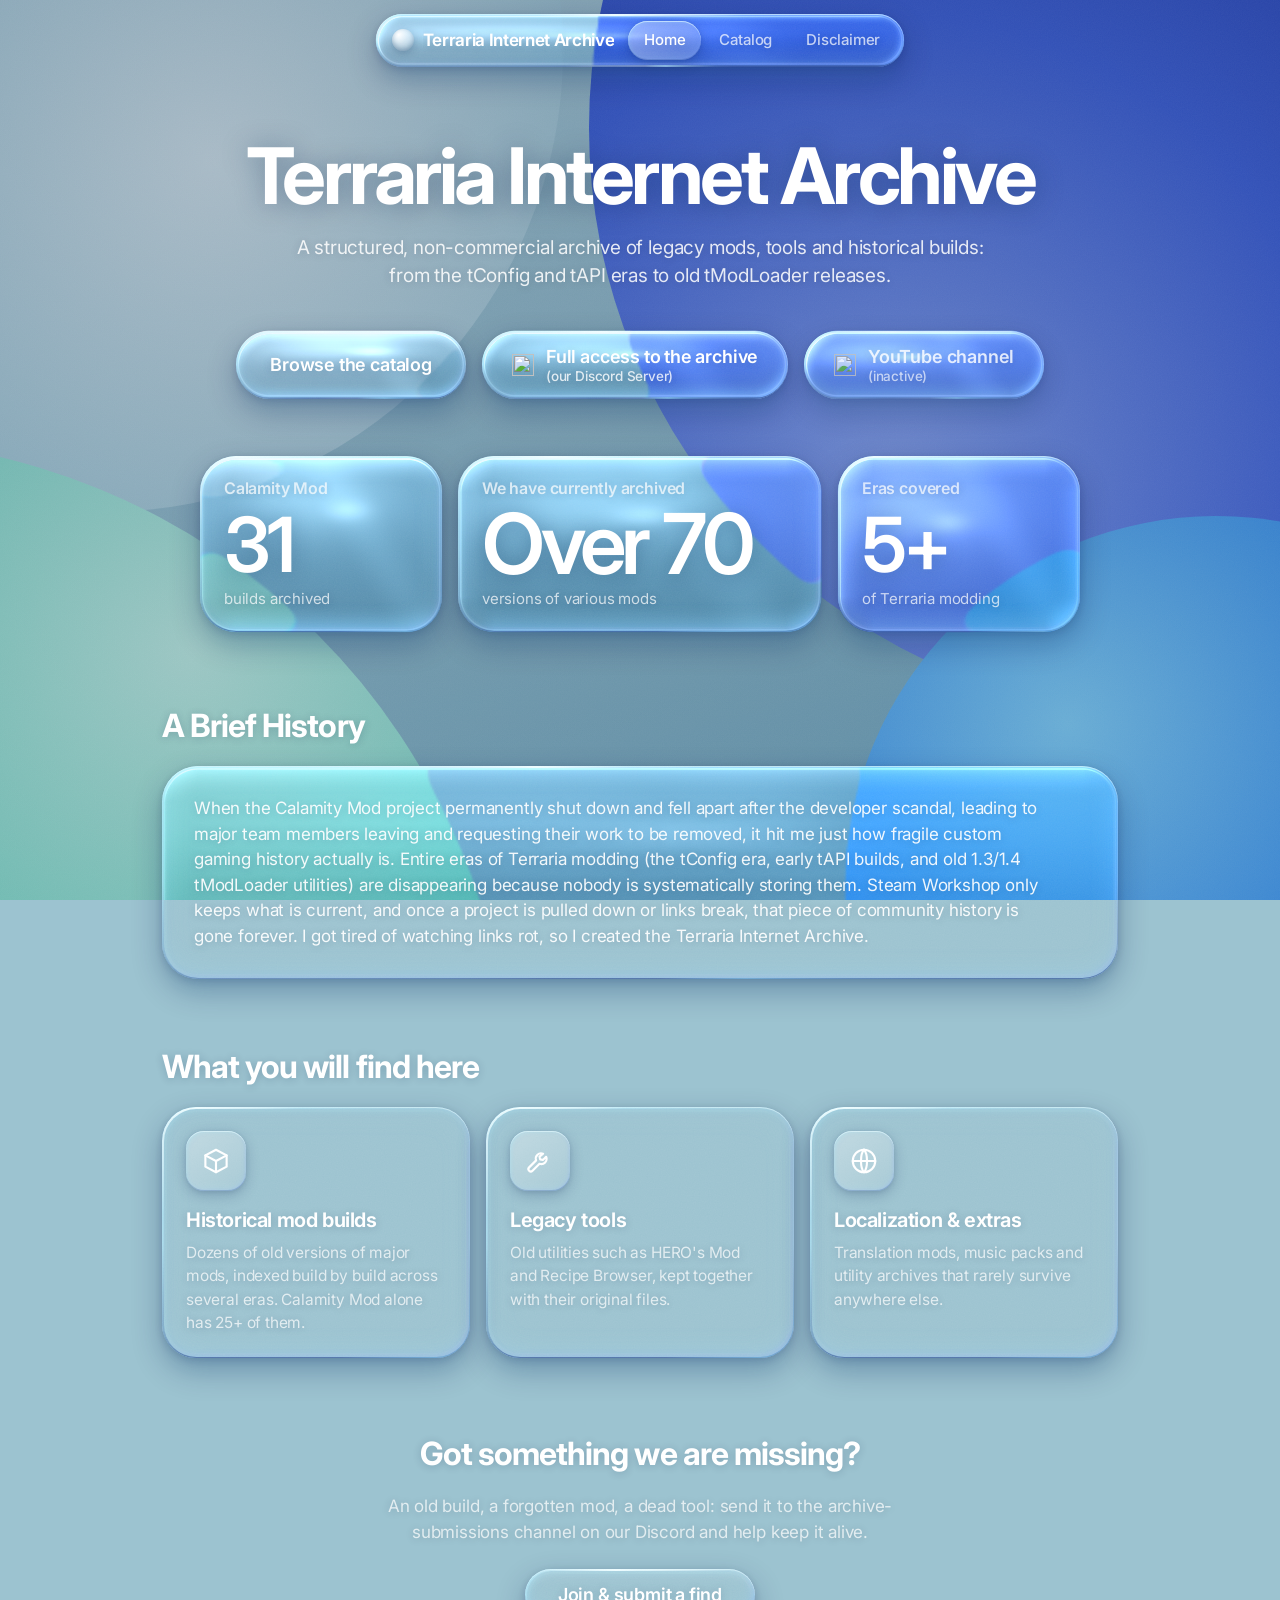
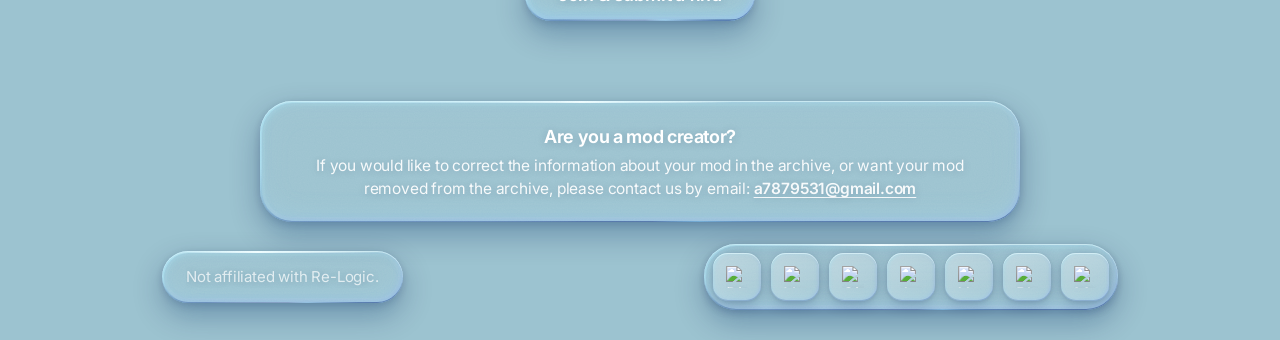
==== commit 22ec4ded: "Liquid Glass v3?!?!!?!? (upd after a month, omg) LIQUID GLASS v3:  when the WebGL lens is running (" ====
--- a/index.html
+++ b/index.html
@@ -10,8 +10,11 @@
   <script>document.documentElement.classList.add('js');</script>
   <link rel="preconnect" href="https://fonts.googleapis.com">
   <link rel="preconnect" href="https://fonts.gstatic.com" crossorigin>
-  <link rel="stylesheet" href="https://fonts.googleapis.com/css2?family=Inter:wght@400;500;600;700&display=swap">
+  <link rel="preconnect" href="https://cdn.simpleicons.org" crossorigin>
   <link rel="stylesheet" href="style.css">
+  <link rel="stylesheet" href="https://fonts.googleapis.com/css2?family=Inter:wght@400..700&display=swap" media="print" onload="this.media='all'">
+  <noscript><link rel="stylesheet" href="https://fonts.googleapis.com/css2?family=Inter:wght@400..700&display=swap"></noscript>
+  <link rel="icon" href="data:image/svg+xml,%3Csvg xmlns='http://www.w3.org/2000/svg' viewBox='0 0 32 32'%3E%3Ccircle cx='16' cy='16' r='15' fill='%238fbccb'/%3E%3Ccircle cx='12' cy='11' r='6' fill='%23fff' fill-opacity='.75'/%3E%3C/svg%3E">
 </head>
 <body>
 <div class="wall" aria-hidden="true">
@@ -39,11 +42,11 @@
       <div class="buttons">
         <a class="btn glass prime" href="catalog.html">Browse the catalog</a>
         <a class="btn glass" href="https://discord.gg/8PgNAY9gZc">
-          <img class="ic" src="https://cdn.simpleicons.org/discord/ffffff" alt="">
+          <img class="ic" width="22" height="22" decoding="async" src="https://cdn.simpleicons.org/discord/ffffff" alt="">
           <span class="lbl">Full access to the archive<small>(our Discord Server)</small></span>
         </a>
         <a class="btn glass dim" href="https://www.youtube.com/@HIA64">
-          <img class="ic" src="https://cdn.simpleicons.org/youtube/ffffff" alt="">
+          <img class="ic" width="22" height="22" decoding="async" src="https://cdn.simpleicons.org/youtube/ffffff" alt="">
           <span class="lbl">YouTube channel<small>(inactive)</small></span>
         </a>
       </div>
@@ -105,13 +108,13 @@
       <div class="foot">
         <span class="note glass" id="note"><span class="note-clip"><span class="note-text">Not affiliated with Re-Logic.</span></span></span>
         <div class="dock glass">
-          <a href="https://discord.gg/8PgNAY9gZc" aria-label="Discord" title="Discord"><img src="https://cdn.simpleicons.org/discord/ffffff" alt="Discord"></a>
-          <a href="https://www.youtube.com/@HIA64" aria-label="YouTube" title="YouTube"><img src="https://cdn.simpleicons.org/youtube/ffffff" alt="YouTube"></a>
-          <a href="https://github.com/HIA64" aria-label="GitHub" title="GitHub"><img src="https://cdn.simpleicons.org/github/ffffff" alt="GitHub"></a>
-          <a href="https://archive.org/details/terraria-internet-archive" aria-label="Archive.org" title="Archive.org"><img src="https://cdn.simpleicons.org/internetarchive/ffffff" alt="Archive.org"></a>
-          <a href="https://x.com/HIA64_TIA" aria-label="X (Twitter)" title="X (Twitter)"><img src="https://cdn.simpleicons.org/x/ffffff" alt="X (Twitter)"></a>
-          <a href="https://bsky.app/profile/hia64.bsky.social" aria-label="Bluesky" title="Bluesky"><img src="https://cdn.simpleicons.org/bluesky/ffffff" alt="Bluesky"></a>
-          <a href="https://mastodon.social/@HIA64" aria-label="Mastodon" title="Mastodon"><img src="https://cdn.simpleicons.org/mastodon/ffffff" alt="Mastodon"></a>
+          <a href="https://discord.gg/8PgNAY9gZc" aria-label="Discord" title="Discord"><img width="22" height="22" loading="lazy" decoding="async" src="https://cdn.simpleicons.org/discord/ffffff" alt="Discord"></a>
+          <a href="https://www.youtube.com/@HIA64" aria-label="YouTube" title="YouTube"><img width="22" height="22" loading="lazy" decoding="async" src="https://cdn.simpleicons.org/youtube/ffffff" alt="YouTube"></a>
+          <a href="https://github.com/HIA64" aria-label="GitHub" title="GitHub"><img width="22" height="22" loading="lazy" decoding="async" src="https://cdn.simpleicons.org/github/ffffff" alt="GitHub"></a>
+          <a href="https://archive.org/details/terraria-internet-archive" aria-label="Archive.org" title="Archive.org"><img width="22" height="22" loading="lazy" decoding="async" src="https://cdn.simpleicons.org/internetarchive/ffffff" alt="Archive.org"></a>
+          <a href="https://x.com/HIA64_TIA" aria-label="X (Twitter)" title="X (Twitter)"><img width="22" height="22" loading="lazy" decoding="async" src="https://cdn.simpleicons.org/x/ffffff" alt="X (Twitter)"></a>
+          <a href="https://bsky.app/profile/hia64.bsky.social" aria-label="BlueSky" title="BlueSky"><img width="22" height="22" loading="lazy" decoding="async" src="https://cdn.simpleicons.org/bluesky/ffffff" alt="BlueSky"></a>
+          <a href="https://mastodon.social/@HIA64" aria-label="Mastodon" title="Mastodon"><img width="22" height="22" loading="lazy" decoding="async" src="https://cdn.simpleicons.org/mastodon/ffffff" alt="Mastodon"></a>
         </div>
       </div>
     </div>
--- a/style.css
+++ b/style.css
@@ -1,12 +1,12 @@
-/*Liquid Glass — iOS 26 / Apple Liquid Glass (performance-tuned)
+/*Liquid Glass — iOS 26 / Apple Liquid Glass
    Key principles:
-   - NO visible hard borders. Glass edges are defined only by
-     refraction, specular edge glow and shadow, exactly like iOS 26.
-   - Specular highlight: a radial-gradient "sheen" that shifts with
-     the mouse via --mx / --my (set in site.js).
-   - Depth: soft outer drop-shadow (not a border) beneath every surface.
-   - Active tab / selected state: a brighter inner surface, not a border.
-   - font: SF Pro on Apple devices, Inter elsewhere*/
+   -NO visible hard borders. Glass edges are defined only by
+    refraction, specular edge glow and shadow, exactly like iOS 26.
+   -Specular highlight: a radial-gradient "sheen" that shifts with
+    the mouse via --mx / --my (set in site.js).
+   -Depth: soft outer drop-shadow (not a border) beneath every surface.
+   -Active tab / selected state: a brighter inner surface, not a border.
+   -font: SF Pro on Apple devices, Inter elsewhere*/
 
 :root {
   --font: -apple-system, BlinkMacSystemFont, "SF Pro Display", "SF Pro Text", "Inter", system-ui, "Segoe UI", Roboto, sans-serif;
@@ -58,11 +58,7 @@
 .wrap { width: 100%; max-width: 1000px; margin: 0 auto; padding: 0 22px; }
 main { flex: 1; }
 
-/*THE GLASS MATERIAL — iOS 26 Liquid Glass recipe
-   No hard border. Edge definition comes from:
-     1. Specular edge glow  →  inset box-shadow with large blur
-     2. Surface sheen       →  radial-gradient chasing the mouse
-     3. Outer shadow        →  elevation / depth*/
+/*THE GLASS MATERIAL — iOS 26 Liquid Glass recipe*/
 .glass {
   position: relative;
   /* Surface: frosted, slightly warm tint + mouse-tracking specular */
@@ -85,11 +81,7 @@
   -webkit-backdrop-filter: blur(20px) saturate(190%) brightness(1.06);
   backdrop-filter: blur(20px) saturate(190%) brightness(1.06);
 
-  /* Shadows:
-       - specular top-left edge glow (replaces border)
-       - soft inner ambient (gives thickness)
-       - soft outer drop shadow (elevation)
-       - subtle bottom-edge darkening (ground shadow, like iOS dock)*/
+  /* Shadows:*/
   box-shadow:
     /* top-left specular edge — the "glass rim" */
     inset 0.5px 0.5px 0 rgba(255, 255, 255, .85),
@@ -143,9 +135,7 @@
 }
 .icon-sq svg { width: 30px; height: 30px; fill: none; stroke: #fff; stroke-width: 1.7; stroke-linecap: round; stroke-linejoin: round; }
 
-/* FLOATING NAV CAPSULE
-   iOS 26: nav bar is a free-floating pill, no border, pure glass.
-   The "active" link gets a brighter inset surface, not an outline.*/
+/* FLOATING NAV CAPSULE*/
 .topnav { position: fixed; top: 14px; left: 0; right: 0; z-index: 50; display: flex; justify-content: center; pointer-events: none; padding: 0 12px; }
 .nav-pill {
   pointer-events: auto; display: flex; align-items: center; gap: 4px;
@@ -447,11 +437,6 @@
 }
 .dock a:active { transform: scale(.92); }
 .dock img { width: 22px; height: 22px; display: block; }
-@media (max-width: 480px) {
-  .dock { gap: 6px; padding: 7px; max-width: 100%; }
-  .dock a { width: 38px; height: 38px; border-radius: 12px; }
-  .dock img { width: 19px; height: 19px; }
-}
 
 /*ANIMATIONS*/
 @keyframes riseIn { from { opacity: 0; transform: translateY(24px) scale(.97); } to { opacity: var(--o, 1); transform: none; } }
@@ -639,7 +624,7 @@
 }
 
 
-/* ===== MOBILE FIXES & PERFORMANCE LAYER (last on purpose) ===== */
+/* MOBILE FIXES & PERFORMANCE LAYER*/
 html { -webkit-text-size-adjust: 100%; overflow-x: clip; }
 body { overflow-x: clip; -webkit-tap-highlight-color: transparent; }
 @supports (min-height: 100dvh) { body { min-height: 100dvh; } .page { min-height: calc(100dvh - 92px); } }
@@ -706,14 +691,11 @@
   .nav-pill nav a { padding: 8px 12px; font-size: 14px; }
   body { padding-top: 76px; }
   .hero h1 { font-size: clamp(34px, 11vw, 48px); }
-  .dock { gap: 8px; padding: 7px; border-radius: 28px; }
+  .dock { gap: 8px; padding: 7px; border-radius: 28px; flex-wrap: wrap; justify-content: center; max-width: 100%; }
   .dock a { width: 44px; height: 44px; }
 }
 
-/* ===== phones & touch: the SAME Liquid Glass as desktop, tuned to stay smooth =====
-   Real backdrop blur + saturation stays (that is what makes it liquid glass). What is trimmed is
-   only what costs a lot and is invisible: smaller blur radius, no grain texture, no hover-only
-   helpers, no blur() in animations (animations are opacity/transform only). */
+/*phones & touch: the SAME Liquid Glass as desktop, tuned to stay smooth*/
 @media (max-width: 760px), (hover: none) and (pointer: coarse) {
   :root {
     --noise: linear-gradient(transparent, transparent);
@@ -744,8 +726,6 @@
   .tab:active { transform: scale(.94); }
 }
 
-/* LOW-END TIER: only switched on for genuinely weak hardware that is measurably janky while
-   scrolling (see site.js), or manually with ?fx=low. Glass is painted instead of blurred. */
 .lowfx .glass, .lowfx .lite, .lowfx .btn.prime { -webkit-backdrop-filter: none; backdrop-filter: none; }
 .lowfx .nav-pill.glass { -webkit-backdrop-filter: blur(10px) saturate(170%); backdrop-filter: blur(10px) saturate(170%); }
 .lowfx .glass, .lowfx .btn.prime {
@@ -757,3 +737,171 @@
 }
 .lowfx .reveal.in, .lowfx .ver, .lowfx .hero .btn, .lowfx .hero h1, .lowfx .hero p.sub,
 .lowfx .page-head h1, .lowfx .page-head p, .lowfx .segmented { animation-delay: 0s !important; animation-duration: .3s !important; }
+
+
+/* LIQUID GLASS v2: layered material
+   base tint / refraction / specular / edge / depth, all cool-toned.
+   site.js sets --la (angle toward the lamp), --sx/--sy (highlight spot)
+   per element, and adds html.refract in Chromium for the real lens. */
+@property --la { syntax: '<angle>'; inherits: false; initial-value: 315deg; }
+
+:root {
+  /* EDGE + thickness: bright top lip, darker bottom lip, side reflections,
+     a second faint inner edge (the bezel), cold light inside the bevel */
+  --inner:
+    inset 0 1px 0 rgba(232, 252, 255, .55),
+    inset 0 -1px 0 rgba(8, 40, 110, .22),
+    inset 1px 0 0 rgba(180, 235, 255, .16),
+    inset -1px 0 0 rgba(180, 235, 255, .10),
+    inset 0 0 0 5px rgba(255, 255, 255, .035),
+    inset 3px 4px 10px -4px rgba(150, 230, 255, .55),
+    inset -3px -4px 10px -4px rgba(120, 150, 255, .40),
+    inset 0 -18px 26px -14px rgba(160, 225, 255, .22),
+    inset 0 0 34px rgba(190, 235, 255, .08);
+  --inner-s:
+    inset 0 1px 0 rgba(232, 252, 255, .60),
+    inset 0 -1px 0 rgba(8, 40, 110, .18),
+    inset 2px 2px 5px -3px rgba(150, 230, 255, .55),
+    inset -2px -2px 5px -3px rgba(120, 150, 255, .40),
+    inset 0 -7px 10px -5px rgba(190, 240, 255, .18);
+  /* buttons are more convex: pillowy top, glowing underside */
+  --inner-btn:
+    var(--inner),
+    inset 0 9px 14px -7px rgba(240, 253, 255, .32),
+    inset 0 -11px 16px -7px rgba(150, 225, 255, .30);
+  /* DEPTH: blue-tinted contact shadow + a faint caustic of light under the glass */
+  --elev-1: 0 12px 30px rgba(4, 26, 78, .30), 0 2px 8px rgba(4, 26, 78, .16), 0 18px 22px -16px rgba(130, 225, 255, .20);
+  --elev-2: 0 26px 56px rgba(4, 26, 78, .38), 0 6px 18px rgba(4, 26, 78, .22), 0 24px 28px -16px rgba(130, 225, 255, .26);
+  --elev-s: 0 4px 14px rgba(4, 26, 78, .22), 0 1px 4px rgba(4, 26, 78, .10);
+}
+
+/* BASE + SPECULAR layers:
+   cursor hot spot / main highlight / secondary glint (breaks symmetry) /
+   cool bounce light on the far side / vertical cyan wash / grain / tint */
+.glass { --tint: rgba(34, 78, 122, .16); }
+.lite  { --tint: rgba(48, 90, 130, .24); }
+.glass, .lite, .btn.prime, .btn.prime:hover {
+  background:
+    radial-gradient(340px circle at var(--mx, 50%) var(--my, -30%), rgba(235, 252, 255, .24), transparent 62%),
+    radial-gradient(78% 54% at var(--sx, 28%) var(--sy, 6%), rgba(236, 252, 255, .30), rgba(236, 252, 255, .06) 55%, transparent 74%),
+    radial-gradient(34% 22% at calc(var(--sx, 28%) + 22%) calc(var(--sy, 6%) + 10%), rgba(255, 255, 255, .22), transparent 100%),
+    radial-gradient(120% 70% at calc(100% - var(--sx, 28%)) calc(100% - var(--sy, 6%)), rgba(120, 215, 255, .20), transparent 70%),
+    linear-gradient(180deg, rgba(190, 235, 255, .16), rgba(190, 235, 255, .02) 40%, rgba(30, 90, 170, .10)),
+    var(--noise-soft),
+    var(--tint, rgba(34, 78, 122, .16));
+}
+.btn.prime:active { background-color: rgba(255, 255, 255, .20); }
+
+/* EDGE layer: a conic rim that is brightest toward the lamp (--la), has a cooler
+   bounce on the opposite side, a darker lower edge, and still ignites under the cursor */
+.glass::before, .lite::before {
+  padding: 1.5px;
+  background:
+    radial-gradient(150px circle at var(--mx, 50%) var(--my, -40%), rgba(240, 253, 255, .95), transparent 70%),
+    conic-gradient(from var(--la, 315deg) at 50% 50%,
+      rgba(240, 253, 255, .95) 0deg, rgba(190, 240, 255, .38) 38deg, rgba(255, 255, 255, .03) 92deg,
+      rgba(255, 255, 255, .03) 150deg, rgba(150, 225, 255, .50) 180deg, rgba(255, 255, 255, .03) 214deg,
+      rgba(255, 255, 255, .03) 268deg, rgba(190, 240, 255, .38) 322deg, rgba(240, 253, 255, .95) 360deg),
+    linear-gradient(0deg, rgba(6, 38, 110, .34), transparent 46%);
+}
+
+/* convex buttons */
+.btn.glass, .btn.glass.prime { box-shadow: var(--inner-btn), var(--elev-1); }
+.btn.glass:hover, .btn.glass.prime:hover { box-shadow: var(--inner-btn), var(--elev-2); }
+
+/* keep the accessibility / no-backdrop fallbacks working over the new background */
+@supports not ((backdrop-filter: blur(1px)) or (-webkit-backdrop-filter: blur(1px))) {
+  .glass, .btn.prime, .btn.prime:hover { background: rgba(46, 80, 116, .88); }
+}
+@media (prefers-reduced-transparency: reduce) {
+  .glass, .lite, .btn.prime, .btn.prime:hover { background: rgba(46, 80, 116, .94); }
+}
+
+
+/*LIQUID GLASS v3: when the WebGL lens is running (html.gl) it paints the refracted,
+  tinted fill and the reflections, so the CSS surface keeps only grain, rim and shadows.*/
+.gl .glass, .gl .btn.prime, .gl .btn.prime:hover {
+  -webkit-backdrop-filter: none; backdrop-filter: none;
+  background: var(--noise-soft);
+}
+.gl .btn.prime:active { background-color: rgba(255, 255, 255, .20); }
+
+
+/*BUDGET-PHONE TIER
+   Applies on phones / touch screens only; desktop is untouched.
+   Add ?fx=high to the URL to see the old full-cost version on a phone for comparison.*/
+@media (max-width: 760px), (hover: none) and (pointer: coarse) {
+
+  /* lighter shadow recipe (vars must be redefined together because they reference each other) */
+  html:not(.hifx) {
+    --inner:
+      inset 0 1px 0 rgba(232, 252, 255, .50),
+      inset 0 -1px 0 rgba(8, 40, 110, .20),
+      inset 2px 3px 8px -4px rgba(150, 230, 255, .45),
+      inset -2px -3px 8px -4px rgba(120, 150, 255, .32),
+      inset 0 -10px 16px -10px rgba(160, 225, 255, .22);
+    --inner-s:
+      inset 0 1px 0 rgba(232, 252, 255, .55),
+      inset 0 -1px 0 rgba(8, 40, 110, .16),
+      inset 1px 2px 4px -3px rgba(150, 230, 255, .50);
+    --inner-btn: var(--inner), inset 0 7px 10px -6px rgba(240, 253, 255, .26);
+    --elev-1: 0 8px 22px rgba(4, 26, 78, .26), 0 1px 4px rgba(4, 26, 78, .14);
+    --elev-2: var(--elev-1);
+    --elev-s: 0 3px 8px rgba(4, 26, 78, .20);
+  }
+
+  /* wallpaper: fixed height (no resize with the toolbar), own layer, painted once */
+  html:not(.hifx) .wall {
+    inset: auto; top: 0; left: 0; width: 100%;
+    height: 100vh; height: 100lvh;
+    contain: strict; transform: translateZ(0);
+  }
+  /* static viewport units: dvh re-layouts the page when the toolbar slides */
+  html:not(.hifx) body { min-height: 100vh; min-height: 100svh; }
+  html:not(.hifx) .page { min-height: calc(100vh - 92px); min-height: calc(100svh - 92px); }
+
+  /* GLASS: no live blur, baked tint instead (3 gradient layers instead of 7) */
+  html:not(.hifx) .glass,
+  html:not(.hifx) .btn.prime,
+  html:not(.hifx) .btn.prime:hover {
+    -webkit-backdrop-filter: none; backdrop-filter: none;
+    background:
+      radial-gradient(80% 55% at 28% 6%, rgba(236, 252, 255, .30), rgba(236, 252, 255, .05) 55%, transparent 74%),
+      linear-gradient(180deg, rgba(190, 235, 255, .18), rgba(190, 235, 255, .02) 42%, rgba(30, 90, 170, .12)),
+      rgba(40, 88, 134, .30);
+  }
+  /* the floating nav is the only element that really passes over content: keep a cheap real blur */
+  html:not(.hifx) .nav-pill.glass {
+    -webkit-backdrop-filter: blur(10px) saturate(170%); backdrop-filter: blur(10px) saturate(170%);
+    background:
+      radial-gradient(80% 90% at 28% 0%, rgba(236, 252, 255, .28), transparent 72%),
+      linear-gradient(180deg, rgba(190, 235, 255, .16), rgba(30, 90, 170, .10)),
+      rgba(40, 88, 134, .22);
+  }
+
+  /* version tiles (30+ of them): flat painted glass, no blur, no mask rim */
+  html:not(.hifx) .lite {
+    -webkit-backdrop-filter: none; backdrop-filter: none;
+    background:
+      linear-gradient(180deg, rgba(255, 255, 255, .24), rgba(255, 255, 255, .06) 50%, rgba(255, 255, 255, .10)),
+      rgba(50, 98, 144, .34);
+    box-shadow: inset 0 1px 0 rgba(232, 252, 255, .45), inset 0 -1px 0 rgba(8, 40, 110, .16), 0 3px 10px rgba(4, 26, 78, .20);
+  }
+  html:not(.hifx) .lite::before { display: none; }
+  html:not(.hifx) .ver .go { box-shadow: inset 0 1px 0 rgba(232, 252, 255, .5); }
+  html:not(.hifx) .ver { animation: tileIn .28s ease-out backwards; animation-delay: calc(min(var(--i, 0), 8) * 18ms); }
+  @keyframes tileIn { from { opacity: 0; } to { opacity: 1; } }
+
+  /* blurred text-shadow is expensive to raster on lots of text: tighter, cheaper */
+  html:not(.hifx) body { text-shadow: 0 1px 3px rgba(8, 36, 70, .22); }
+  html:not(.hifx) .hero h1,
+  html:not(.hifx) .page-head h1,
+  html:not(.hifx) .widget .w-num { text-shadow: 0 2px 12px rgba(8, 40, 80, .30); }
+  html:not(.hifx) .btn.prime, html:not(.hifx) .btn.prime:hover { text-shadow: 0 1px 3px rgba(8, 36, 70, .22); }
+
+  /* animated counters: fixed-width digits, no reflow while they count */
+  .widget .w-num { font-variant-numeric: tabular-nums; }
+
+  /* rotating footer note: fade only, no width/height transition (that was a layout every frame) */
+  html:not(.hifx) .note-clip { transition: none; }
+}
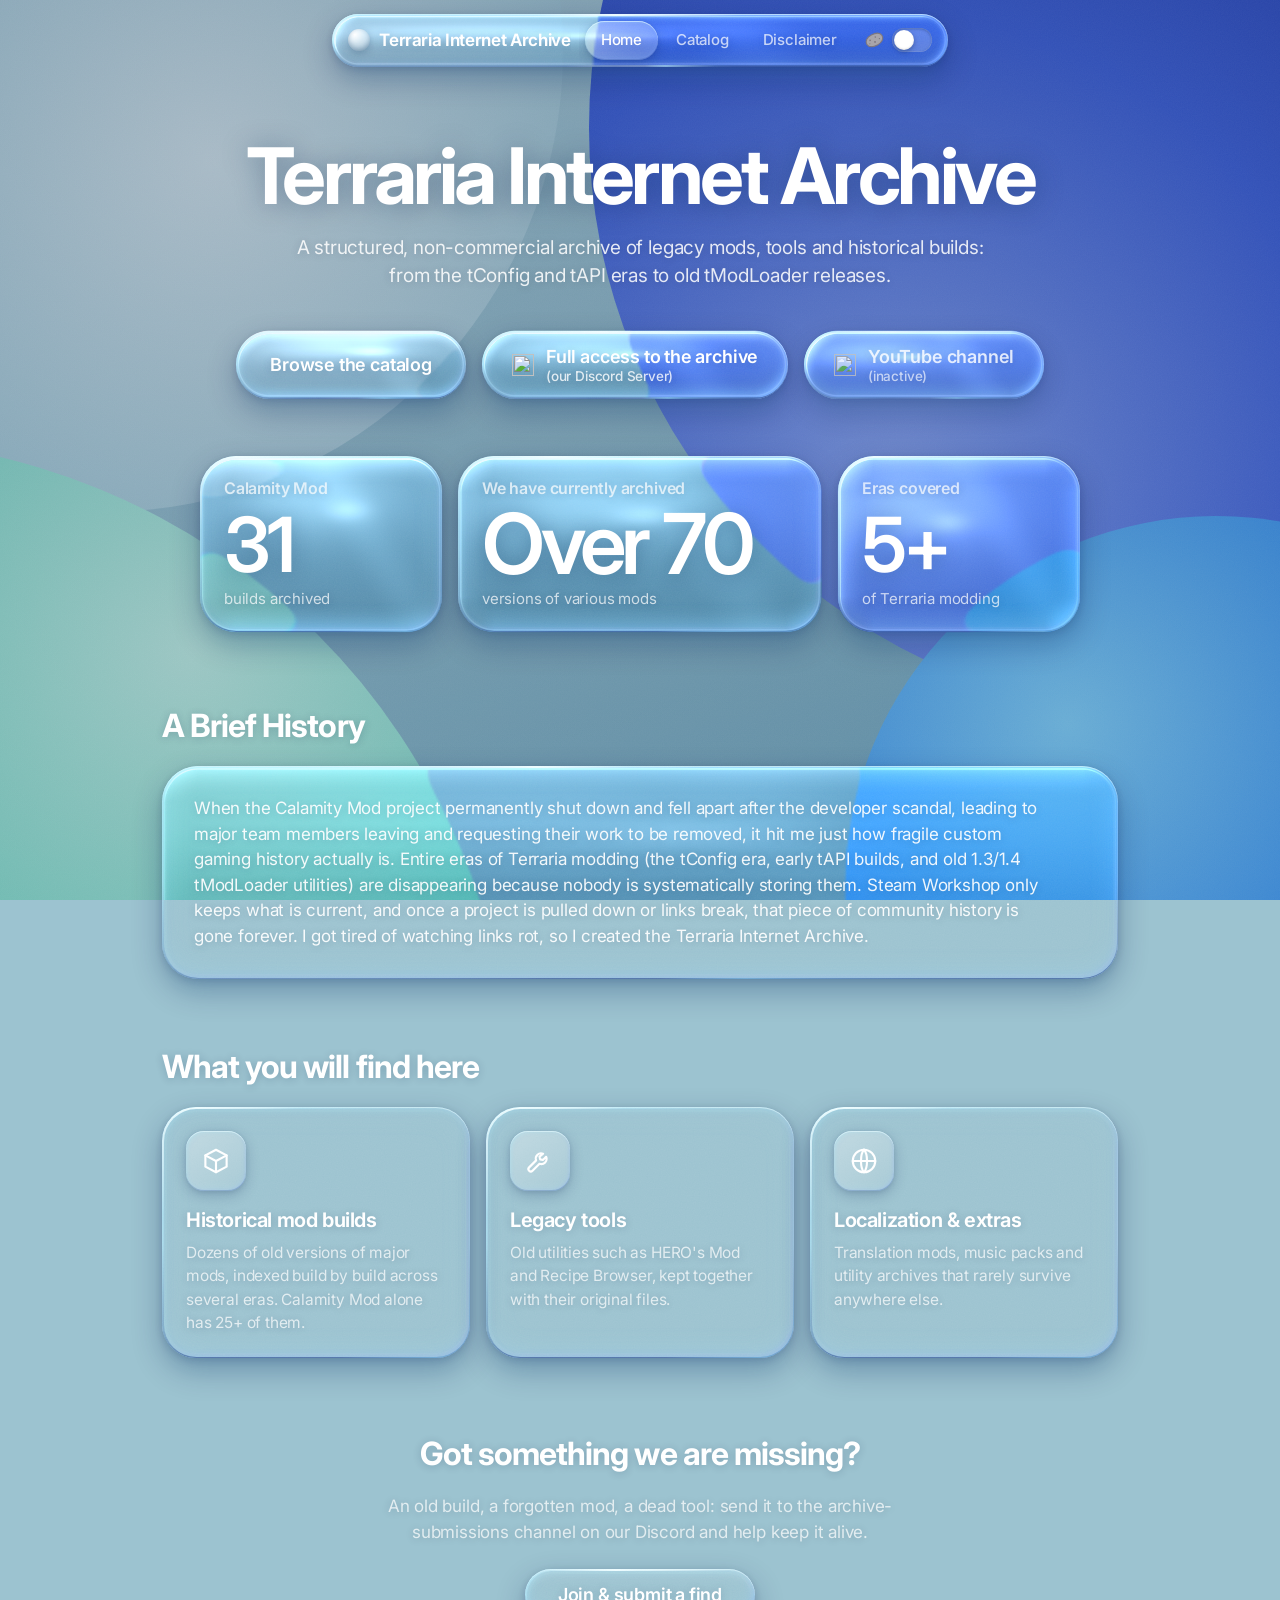
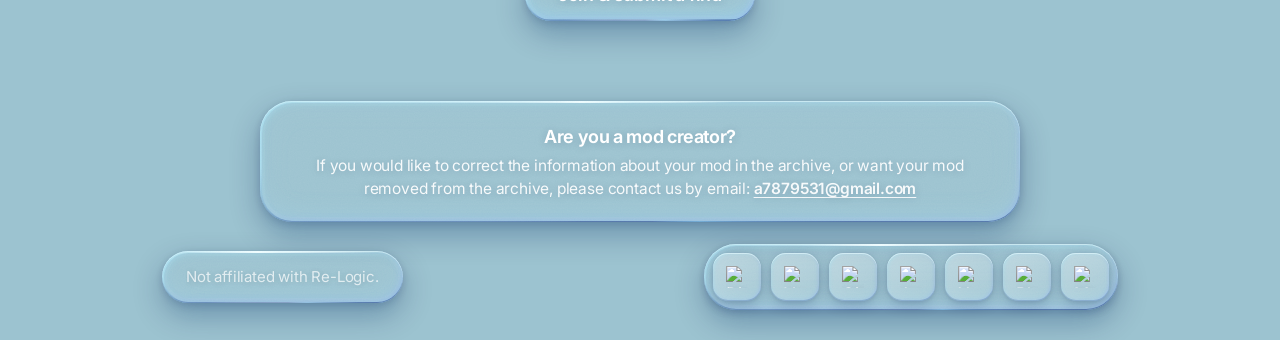
==== commit eaffe25b: "Potato Mode + Phones Optimization 1. Now on phones the canvas lies in the document (position: absolu" ====
--- a/index.html
+++ b/index.html
@@ -7,7 +7,7 @@
   <meta name="google-site-verification" content="1GAhchVLc4p0KynuqEPmjgDlrk3_LFb9z2mRH9HQvnA" />
   <title>Terraria Internet Archive</title>
   <meta name="description" content="A structured, non-commercial archive of legacy Terraria mods, tools and historical builds: Calamity Mod, tConfig, tAPI, tModLoader utilities and more.">
-  <script>document.documentElement.classList.add('js');</script>
+  <script>(function(d){d.classList.add('js');var l=/[?&]fx=low(?:&|$)/.test(location.search);try{if(l)localStorage.setItem('tia-lite','1');else l=localStorage.getItem('tia-lite')==='1'}catch(e){}if(l)d.classList.add('potato')})(document.documentElement)</script>
   <link rel="preconnect" href="https://fonts.googleapis.com">
   <link rel="preconnect" href="https://fonts.gstatic.com" crossorigin>
   <link rel="preconnect" href="https://cdn.simpleicons.org" crossorigin>
@@ -25,11 +25,17 @@
 <header class="topnav">
   <div class="nav-pill glass">
     <div class="logo"><span class="mark"></span><span class="text">Terraria Internet Archive</span></div>
-    <nav>
-      <a class="active" href="index.html">Home</a>
-      <a href="catalog.html">Catalog</a>
-      <a href="disclaimer.html">Disclaimer</a>
-    </nav>
+    <div class="nav-rest">
+      <nav>
+        <a class="active" href="index.html">Home</a>
+        <a href="catalog.html">Catalog</a>
+        <a href="disclaimer.html">Disclaimer</a>
+      </nav>
+        <button class="lite-toggle" type="button" role="switch" aria-checked="false" aria-label="Lite mode: simplified CSS rendering" title="Lite mode">
+          <svg class="potato" viewBox="0 0 24 24" aria-hidden="true"><g transform="rotate(-24 12 12)"><path d="M2.9 13.1C2.5 9.3 6.3 6 11.5 5.8c5.2-.2 9.9 1.5 10.5 5.3.6 3.8-3.4 7.2-8.7 7.4-5.1.2-9.9-1.5-10.4-5.4Z" fill="#e0b975" stroke="#a97b3f" stroke-width="1.2"/><circle cx="8" cy="10.6" r=".9" fill="#a97b3f"/><circle cx="14.6" cy="9.6" r=".8" fill="#a97b3f"/><circle cx="12.2" cy="14.4" r="1" fill="#a97b3f"/><circle cx="18" cy="13" r=".7" fill="#a97b3f"/><circle cx="6.2" cy="14" r=".6" fill="#a97b3f"/></g></svg>
+          <span class="lever"><i></i></span>
+        </button>
+    </div>
   </div>
 </header>
 
@@ -108,14 +114,21 @@
       <div class="foot">
         <span class="note glass" id="note"><span class="note-clip"><span class="note-text">Not affiliated with Re-Logic.</span></span></span>
         <div class="dock glass">
-          <a href="https://discord.gg/8PgNAY9gZc" aria-label="Discord" title="Discord"><img width="22" height="22" loading="lazy" decoding="async" src="https://cdn.simpleicons.org/discord/ffffff" alt="Discord"></a>
-          <a href="https://www.youtube.com/@HIA64" aria-label="YouTube" title="YouTube"><img width="22" height="22" loading="lazy" decoding="async" src="https://cdn.simpleicons.org/youtube/ffffff" alt="YouTube"></a>
-          <a href="https://github.com/HIA64" aria-label="GitHub" title="GitHub"><img width="22" height="22" loading="lazy" decoding="async" src="https://cdn.simpleicons.org/github/ffffff" alt="GitHub"></a>
-          <a href="https://archive.org/details/terraria-internet-archive" aria-label="Archive.org" title="Archive.org"><img width="22" height="22" loading="lazy" decoding="async" src="https://cdn.simpleicons.org/internetarchive/ffffff" alt="Archive.org"></a>
-          <a href="https://x.com/HIA64_TIA" aria-label="X (Twitter)" title="X (Twitter)"><img width="22" height="22" loading="lazy" decoding="async" src="https://cdn.simpleicons.org/x/ffffff" alt="X (Twitter)"></a>
-          <a href="https://bsky.app/profile/hia64.bsky.social" aria-label="BlueSky" title="BlueSky"><img width="22" height="22" loading="lazy" decoding="async" src="https://cdn.simpleicons.org/bluesky/ffffff" alt="BlueSky"></a>
-          <a href="https://mastodon.social/@HIA64" aria-label="Mastodon" title="Mastodon"><img width="22" height="22" loading="lazy" decoding="async" src="https://cdn.simpleicons.org/mastodon/ffffff" alt="Mastodon"></a>
+          <div class="dock-track">
+            <div class="dock-page">
+              <a href="https://discord.gg/8PgNAY9gZc" aria-label="Discord" title="Discord"><img width="22" height="22" loading="lazy" decoding="async" src="https://cdn.simpleicons.org/discord/ffffff" alt="Discord"></a>
+              <a href="https://www.youtube.com/@HIA64" aria-label="YouTube" title="YouTube"><img width="22" height="22" loading="lazy" decoding="async" src="https://cdn.simpleicons.org/youtube/ffffff" alt="YouTube"></a>
+              <a href="https://github.com/HIA64" aria-label="GitHub" title="GitHub"><img width="22" height="22" loading="lazy" decoding="async" src="https://cdn.simpleicons.org/github/ffffff" alt="GitHub"></a>
+              <a href="https://archive.org/details/terraria-internet-archive" aria-label="Archive.org" title="Archive.org"><img width="22" height="22" loading="lazy" decoding="async" src="https://cdn.simpleicons.org/internetarchive/ffffff" alt="Archive.org"></a>
+            </div>
+            <div class="dock-page">
+              <a href="https://x.com/HIA64_TIA" aria-label="X (Twitter)" title="X (Twitter)"><img width="22" height="22" loading="lazy" decoding="async" src="https://cdn.simpleicons.org/x/ffffff" alt="X (Twitter)"></a>
+              <a href="https://bsky.app/profile/hia64.bsky.social" aria-label="BlueSky" title="BlueSky"><img width="22" height="22" loading="lazy" decoding="async" src="https://cdn.simpleicons.org/bluesky/ffffff" alt="BlueSky"></a>
+              <a href="https://mastodon.social/@HIA64" aria-label="Mastodon" title="Mastodon"><img width="22" height="22" loading="lazy" decoding="async" src="https://cdn.simpleicons.org/mastodon/ffffff" alt="Mastodon"></a>
+            </div>
+          </div>
         </div>
+        <div class="dock-dots"><button type="button" class="on" aria-label="Social links, page 1"></button><button type="button" aria-label="Social links, page 2"></button></div>
       </div>
     </div>
   </footer>
--- a/style.css
+++ b/style.css
@@ -150,9 +150,6 @@
   box-shadow: inset 0 -2px 5px rgba(20, 60, 100, .3), 0 2px 8px rgba(6, 24, 54, .22);
 }
 .logo .text { display: inline-block; white-space: nowrap; max-width: 240px; overflow: hidden; transition: max-width .55s var(--ease), opacity .3s; }
-.topnav.compact .nav-pill { transform: scale(.94); padding-left: 10px; }
-.topnav.compact .logo { margin-right: 4px; }
-.topnav.compact .logo .text { max-width: 0; opacity: 0; }
 .nav-pill nav { display: flex; gap: 2px; }
 .nav-pill nav a {
   text-decoration: none; color: var(--muted); font-weight: 500; font-size: 15px;
@@ -467,7 +464,6 @@
   .foot .note { padding: 13px 16px; }
   .creator { padding: 20px 22px; border-radius: 28px; }
   .panel { padding: 24px 22px; border-radius: 30px; }
-  .logo .text { display: none; }
   .foot { justify-content: center; }
 }
 
@@ -570,7 +566,6 @@
 .ver:active { background-color: rgba(255, 255, 255, .20); }
 
 /* The wallpaper is static: no drifting blobs, so the glass never re-blurs a moving background. */
-
 
 /* LAST TWO TOUCHES */
 
@@ -686,8 +681,6 @@
 @media (max-width: 480px) {
   .topnav { top: 10px; padding: 0 8px; }
   .nav-pill { padding: 5px; }
-  .logo { display: none; }
-  .nav-pill nav { width: 100%; justify-content: space-between; }
   .nav-pill nav a { padding: 8px 12px; font-size: 14px; }
   body { padding-top: 76px; }
   .hero h1 { font-size: clamp(34px, 11vw, 48px); }
@@ -725,19 +718,6 @@
   .ver:not(.off):active { transform: scale(.95); transition-duration: .12s; }
   .tab:active { transform: scale(.94); }
 }
-
-.lowfx .glass, .lowfx .lite, .lowfx .btn.prime { -webkit-backdrop-filter: none; backdrop-filter: none; }
-.lowfx .nav-pill.glass { -webkit-backdrop-filter: blur(10px) saturate(170%); backdrop-filter: blur(10px) saturate(170%); }
-.lowfx .glass, .lowfx .btn.prime {
-  background:
-    radial-gradient(260px circle at var(--mx, 50%) var(--my, -30%), rgba(255, 255, 255, .30), transparent 62%),
-    linear-gradient(180deg, rgba(255, 255, 255, .24) 0%, rgba(255, 255, 255, .05) 40%, transparent 62%),
-    linear-gradient(130deg, rgba(255, 255, 255, .26) 0%, rgba(255, 255, 255, .06) 38%, rgba(255, 255, 255, .13) 70%, rgba(255, 255, 255, .06) 100%),
-    rgba(70, 125, 190, .16);
-}
-.lowfx .reveal.in, .lowfx .ver, .lowfx .hero .btn, .lowfx .hero h1, .lowfx .hero p.sub,
-.lowfx .page-head h1, .lowfx .page-head p, .lowfx .segmented { animation-delay: 0s !important; animation-duration: .3s !important; }
-
 
 /* LIQUID GLASS v2: layered material
    base tint / refraction / specular / edge / depth, all cool-toned.
@@ -827,81 +807,164 @@
 .gl .btn.prime:active { background-color: rgba(255, 255, 255, .20); }
 
 
-/*BUDGET-PHONE TIER
-   Applies on phones / touch screens only; desktop is untouched.
-   Add ?fx=high to the URL to see the old full-cost version on a phone for comparison.*/
+/* PHONES & TOUCH: layout that is always on */
 @media (max-width: 760px), (hover: none) and (pointer: coarse) {
-
-  /* lighter shadow recipe (vars must be redefined together because they reference each other) */
-  html:not(.hifx) {
-    --inner:
-      inset 0 1px 0 rgba(232, 252, 255, .50),
-      inset 0 -1px 0 rgba(8, 40, 110, .20),
-      inset 2px 3px 8px -4px rgba(150, 230, 255, .45),
-      inset -2px -3px 8px -4px rgba(120, 150, 255, .32),
-      inset 0 -10px 16px -10px rgba(160, 225, 255, .22);
-    --inner-s:
-      inset 0 1px 0 rgba(232, 252, 255, .55),
-      inset 0 -1px 0 rgba(8, 40, 110, .16),
-      inset 1px 2px 4px -3px rgba(150, 230, 255, .50);
-    --inner-btn: var(--inner), inset 0 7px 10px -6px rgba(240, 253, 255, .26);
-    --elev-1: 0 8px 22px rgba(4, 26, 78, .26), 0 1px 4px rgba(4, 26, 78, .14);
-    --elev-2: var(--elev-1);
-    --elev-s: 0 3px 8px rgba(4, 26, 78, .20);
-  }
-
   /* wallpaper: fixed height (no resize with the toolbar), own layer, painted once */
-  html:not(.hifx) .wall {
-    inset: auto; top: 0; left: 0; width: 100%;
-    height: 100vh; height: 100lvh;
-    contain: strict; transform: translateZ(0);
-  }
+  .wall { inset: auto; top: 0; left: 0; width: 100%; height: 100vh; height: 100lvh; contain: strict; transform: translateZ(0); }
   /* static viewport units: dvh re-layouts the page when the toolbar slides */
-  html:not(.hifx) body { min-height: 100vh; min-height: 100svh; }
-  html:not(.hifx) .page { min-height: calc(100vh - 92px); min-height: calc(100svh - 92px); }
-
-  /* GLASS: no live blur, baked tint instead (3 gradient layers instead of 7) */
-  html:not(.hifx) .glass,
-  html:not(.hifx) .btn.prime,
-  html:not(.hifx) .btn.prime:hover {
-    -webkit-backdrop-filter: none; backdrop-filter: none;
-    background:
-      radial-gradient(80% 55% at 28% 6%, rgba(236, 252, 255, .30), rgba(236, 252, 255, .05) 55%, transparent 74%),
-      linear-gradient(180deg, rgba(190, 235, 255, .18), rgba(190, 235, 255, .02) 42%, rgba(30, 90, 170, .12)),
-      rgba(40, 88, 134, .30);
-  }
-  /* the floating nav is the only element that really passes over content: keep a cheap real blur */
-  html:not(.hifx) .nav-pill.glass {
-    -webkit-backdrop-filter: blur(10px) saturate(170%); backdrop-filter: blur(10px) saturate(170%);
-    background:
-      radial-gradient(80% 90% at 28% 0%, rgba(236, 252, 255, .28), transparent 72%),
-      linear-gradient(180deg, rgba(190, 235, 255, .16), rgba(30, 90, 170, .10)),
-      rgba(40, 88, 134, .22);
-  }
-
-  /* version tiles (30+ of them): flat painted glass, no blur, no mask rim */
-  html:not(.hifx) .lite {
+  body { min-height: 100vh; min-height: 100svh; }
+  .page { min-height: calc(100vh - 92px); min-height: calc(100svh - 92px); }
+  .widget .w-num { font-variant-numeric: tabular-nums; }
+}
+
+/* WEBGL LENS ON TOUCH */
+@media (max-width: 760px), (hover: none) and (pointer: coarse) {
+  html.mgl .lite {
     -webkit-backdrop-filter: none; backdrop-filter: none;
     background:
       linear-gradient(180deg, rgba(255, 255, 255, .24), rgba(255, 255, 255, .06) 50%, rgba(255, 255, 255, .10)),
       rgba(50, 98, 144, .34);
     box-shadow: inset 0 1px 0 rgba(232, 252, 255, .45), inset 0 -1px 0 rgba(8, 40, 110, .16), 0 3px 10px rgba(4, 26, 78, .20);
   }
-  html:not(.hifx) .lite::before { display: none; }
-  html:not(.hifx) .ver .go { box-shadow: inset 0 1px 0 rgba(232, 252, 255, .5); }
-  html:not(.hifx) .ver { animation: tileIn .28s ease-out backwards; animation-delay: calc(min(var(--i, 0), 8) * 18ms); }
-  @keyframes tileIn { from { opacity: 0; } to { opacity: 1; } }
-
-  /* blurred text-shadow is expensive to raster on lots of text: tighter, cheaper */
-  html:not(.hifx) body { text-shadow: 0 1px 3px rgba(8, 36, 70, .22); }
-  html:not(.hifx) .hero h1,
-  html:not(.hifx) .page-head h1,
-  html:not(.hifx) .widget .w-num { text-shadow: 0 2px 12px rgba(8, 40, 80, .30); }
-  html:not(.hifx) .btn.prime, html:not(.hifx) .btn.prime:hover { text-shadow: 0 1px 3px rgba(8, 36, 70, .22); }
-
-  /* animated counters: fixed-width digits, no reflow while they count */
-  .widget .w-num { font-variant-numeric: tabular-nums; }
-
-  /* rotating footer note: fade only, no width/height transition (that was a layout every frame) */
-  html:not(.hifx) .note-clip { transition: none; }
-}
+  html.mgl .lite::before { display: none; }
+  html.mgl .ver .go { box-shadow: inset 0 1px 0 rgba(232, 252, 255, .5); }
+  html.mgl .note-clip { transition: none; }
+}
+/* the fixed nav capsule cannot ride on the page-attached lens canvas, so with the lens it keeps a real (cheap) blur */
+html.mgl .nav-pill.glass {
+  -webkit-backdrop-filter: blur(14px) saturate(180%) brightness(1.06); backdrop-filter: blur(14px) saturate(180%) brightness(1.06);
+  background:
+    radial-gradient(80% 90% at 28% 0%, rgba(236, 252, 255, .30), transparent 72%),
+    linear-gradient(180deg, rgba(190, 235, 255, .18), rgba(30, 90, 170, .12)),
+    rgba(40, 88, 134, .26);
+}
+
+/* (html.potato): no WebGL, plain CSS glass with a real blur, lighter shadows and animations.*/
+html.potato {
+  --inner:
+    inset 0 1px 0 rgba(232, 252, 255, .50),
+    inset 0 -1px 0 rgba(8, 40, 110, .20),
+    inset 2px 3px 8px -4px rgba(150, 230, 255, .45),
+    inset -2px -3px 8px -4px rgba(120, 150, 255, .32),
+    inset 0 -10px 16px -10px rgba(160, 225, 255, .22);
+  --inner-s:
+    inset 0 1px 0 rgba(232, 252, 255, .55),
+    inset 0 -1px 0 rgba(8, 40, 110, .16),
+    inset 1px 2px 4px -3px rgba(150, 230, 255, .50);
+  --inner-btn: var(--inner), inset 0 7px 10px -6px rgba(240, 253, 255, .26);
+  --elev-1: 0 8px 22px rgba(4, 26, 78, .26), 0 1px 4px rgba(4, 26, 78, .14);
+  --elev-2: var(--elev-1);
+  --elev-s: 0 3px 8px rgba(4, 26, 78, .20);
+}
+html.potato .glass, html.potato .btn.prime, html.potato .btn.prime:hover {
+  -webkit-backdrop-filter: blur(12px) saturate(170%); backdrop-filter: blur(12px) saturate(170%);
+  background:
+    radial-gradient(80% 55% at 28% 6%, rgba(236, 252, 255, .26), rgba(236, 252, 255, .04) 55%, transparent 74%),
+    linear-gradient(180deg, rgba(190, 235, 255, .14), rgba(190, 235, 255, .02) 42%, rgba(30, 90, 170, .10)),
+    rgba(40, 88, 134, .22);
+}
+html.potato .lite {
+  -webkit-backdrop-filter: blur(8px) saturate(160%); backdrop-filter: blur(8px) saturate(160%);
+  background:
+    linear-gradient(180deg, rgba(255, 255, 255, .20), rgba(255, 255, 255, .04) 50%, rgba(255, 255, 255, .08)),
+    rgba(50, 98, 144, .24);
+  box-shadow: inset 0 1px 0 rgba(232, 252, 255, .45), inset 0 -1px 0 rgba(8, 40, 110, .16), 0 3px 10px rgba(4, 26, 78, .20);
+}
+html.potato .lite::before { display: none; }
+html.potato .ver .go { box-shadow: inset 0 1px 0 rgba(232, 252, 255, .5); }
+html.potato .wall::after { display: none; }
+html.potato .note-clip { transition: none; }
+html.potato body { text-shadow: 0 1px 3px rgba(8, 36, 70, .22); }
+html.potato .hero h1, html.potato .page-head h1, html.potato .widget .w-num { text-shadow: 0 2px 12px rgba(8, 40, 80, .30); }
+html.potato .btn.prime, html.potato .btn.prime:hover { text-shadow: 0 1px 3px rgba(8, 36, 70, .22); }
+html.potato .reveal.in, html.potato .hero .btn, html.potato .hero h1, html.potato .hero p.sub,
+html.potato .page-head h1, html.potato .page-head p, html.potato .segmented { animation-delay: 0s !important; animation-duration: .3s !important; }
+html.potato .ver { animation: tileIn .28s ease-out backwards; animation-delay: calc(min(var(--i, 0), 8) * 18ms); }
+@keyframes tileIn { from { opacity: 0; } to { opacity: 1; } }
+
+/* potato + switch */
+.lite-toggle {
+  flex: none; display: flex; align-items: center; gap: 7px;
+  margin-left: 4px; padding: 5px 8px 5px 6px; border: 0; border-radius: 999px;
+  background: none; color: inherit; font: inherit; cursor: pointer;
+  -webkit-tap-highlight-color: transparent;
+}
+.lite-toggle:focus-visible { outline: 2px solid rgba(255, 255, 255, .85); outline-offset: 1px; }
+.lite-toggle .potato { width: 22px; height: 22px; flex: none; transition: transform .45s var(--spring), opacity .3s, filter .3s; opacity: .75; filter: grayscale(.5); }
+.lite-toggle[aria-checked="true"] .potato { opacity: 1; filter: none; transform: rotate(10deg) scale(1.12); }
+.lever {
+  position: relative; flex: none; width: 40px; height: 24px; border-radius: 999px;
+  background: rgba(255, 255, 255, .20);
+  box-shadow: inset 0 1px 3px rgba(4, 24, 60, .35), inset 0 0 0 .5px rgba(255, 255, 255, .25);
+  transition: background .3s;
+}
+.lever i {
+  position: absolute; top: 2px; left: 2px; width: 20px; height: 20px; border-radius: 50%;
+  background: #fff; box-shadow: 0 2px 5px rgba(4, 24, 60, .35), inset 0 -1px 2px rgba(0, 0, 0, .10);
+  transition: transform .4s var(--spring);
+}
+.lite-toggle[aria-checked="true"] .lever { background: rgba(76, 217, 130, .88); }
+.lite-toggle[aria-checked="true"] .lever i { transform: translateX(16px); }
+@media (max-width: 480px) {
+  .lite-toggle { margin-left: 2px; padding: 5px 6px 5px 4px; gap: 6px; }
+}
+@media (max-width: 380px) {
+  .nav-pill nav a { padding: 8px 9px; font-size: 13.5px; }
+  .lever { width: 36px; } .lite-toggle[aria-checked="true"] .lever i { transform: translateX(12px); }
+}
+
+.logo { gap: 0; flex: none; max-width: 320px; transition: max-width .6s var(--ease), margin .5s var(--ease), opacity .35s; }
+.logo .text { padding-left: 9px; transition: max-width .55s var(--ease), padding .55s var(--ease), opacity .3s; }
+.nav-rest {
+  display: flex; align-items: center; flex: none; box-sizing: border-box;
+  padding: 6px; margin: -6px; overflow: hidden;          /* the padding keeps shadows of the links inside the clip */
+  max-width: var(--rest-w, 380px); visibility: visible;
+  transition: max-width .6s var(--ease), opacity .35s .1s, visibility 0s;
+}
+.nav-rest > * { flex: none; }
+.topnav.compact .nav-rest {
+  max-width: 0; opacity: 0; visibility: hidden; pointer-events: none;
+  transition: max-width .6s var(--ease), opacity .25s, visibility 0s .6s;
+}
+.topnav.compact .nav-pill { transform: scale(.94); gap: 0; padding: 7px 18px; cursor: pointer; }
+.topnav.compact .logo { margin-right: 0; }
+@media (max-width: 760px) {
+  .logo .text { max-width: 0; padding-left: 0; opacity: 0; }
+  .topnav.compact .logo .text { max-width: 240px; padding-left: 9px; opacity: 1; }
+}
+@media (max-width: 480px) {
+  .nav-pill { gap: 0; }
+  .logo { max-width: 0; opacity: 0; margin-right: 0; overflow: hidden; }
+  .topnav.compact .logo { max-width: 320px; opacity: 1; overflow: visible; }
+}
+
+@media (max-width: 760px) {
+  .foot { flex-direction: column; flex-wrap: nowrap; align-items: center; justify-content: flex-start; gap: 14px; }
+}
+
+/* SOCIAL DOCK: desktop = one row (wrappers are transparent), phones = 2 pages you swipe.*/
+.dock-track, .dock-page { display: contents; }
+.dock-dots { display: none; }
+@media (max-width: 520px) {
+  .dock {
+    --ic: 44px; --dg: 8px; --dp: 7px;
+    display: block; padding: 0; gap: 0; border-radius: 28px; max-width: none;
+    width: calc(4 * var(--ic) + 3 * var(--dg) + 2 * var(--dp));
+    overflow: hidden; overflow: clip; touch-action: pan-y;
+    user-select: none; -webkit-user-select: none;
+    transition: width .55s cubic-bezier(.2, .8, .2, 1);
+  }
+  .dock-track { display: flex; width: max-content; transition: transform .55s cubic-bezier(.2, .8, .2, 1); will-change: transform; }
+  .dock.dragging, .dock.dragging .dock-track { transition: none; }
+  .dock-page { display: flex; flex: none; gap: var(--dg); padding: var(--dp); }
+  .dock-page:first-child { width: calc(4 * var(--ic) + 3 * var(--dg) + 2 * var(--dp)); }
+  .dock-page:last-child  { width: calc(3 * var(--ic) + 2 * var(--dg) + 2 * var(--dp)); }
+  .dock a { width: var(--ic); height: var(--ic); flex: none; }
+  .dock a::after { display: none; }
+  .dock-dots { display: flex; justify-content: center; gap: 8px; margin-top: -4px; }
+  .dock-dots button {
+    width: 7px; height: 7px; padding: 0; border: 0; border-radius: 99px; cursor: pointer;
+    background: rgba(255, 255, 255, .4); transition: width .3s var(--ease), background .3s;
+  }
+  .dock-dots button.on { width: 20px; background: rgba(255, 255, 255, .92); }
+}
